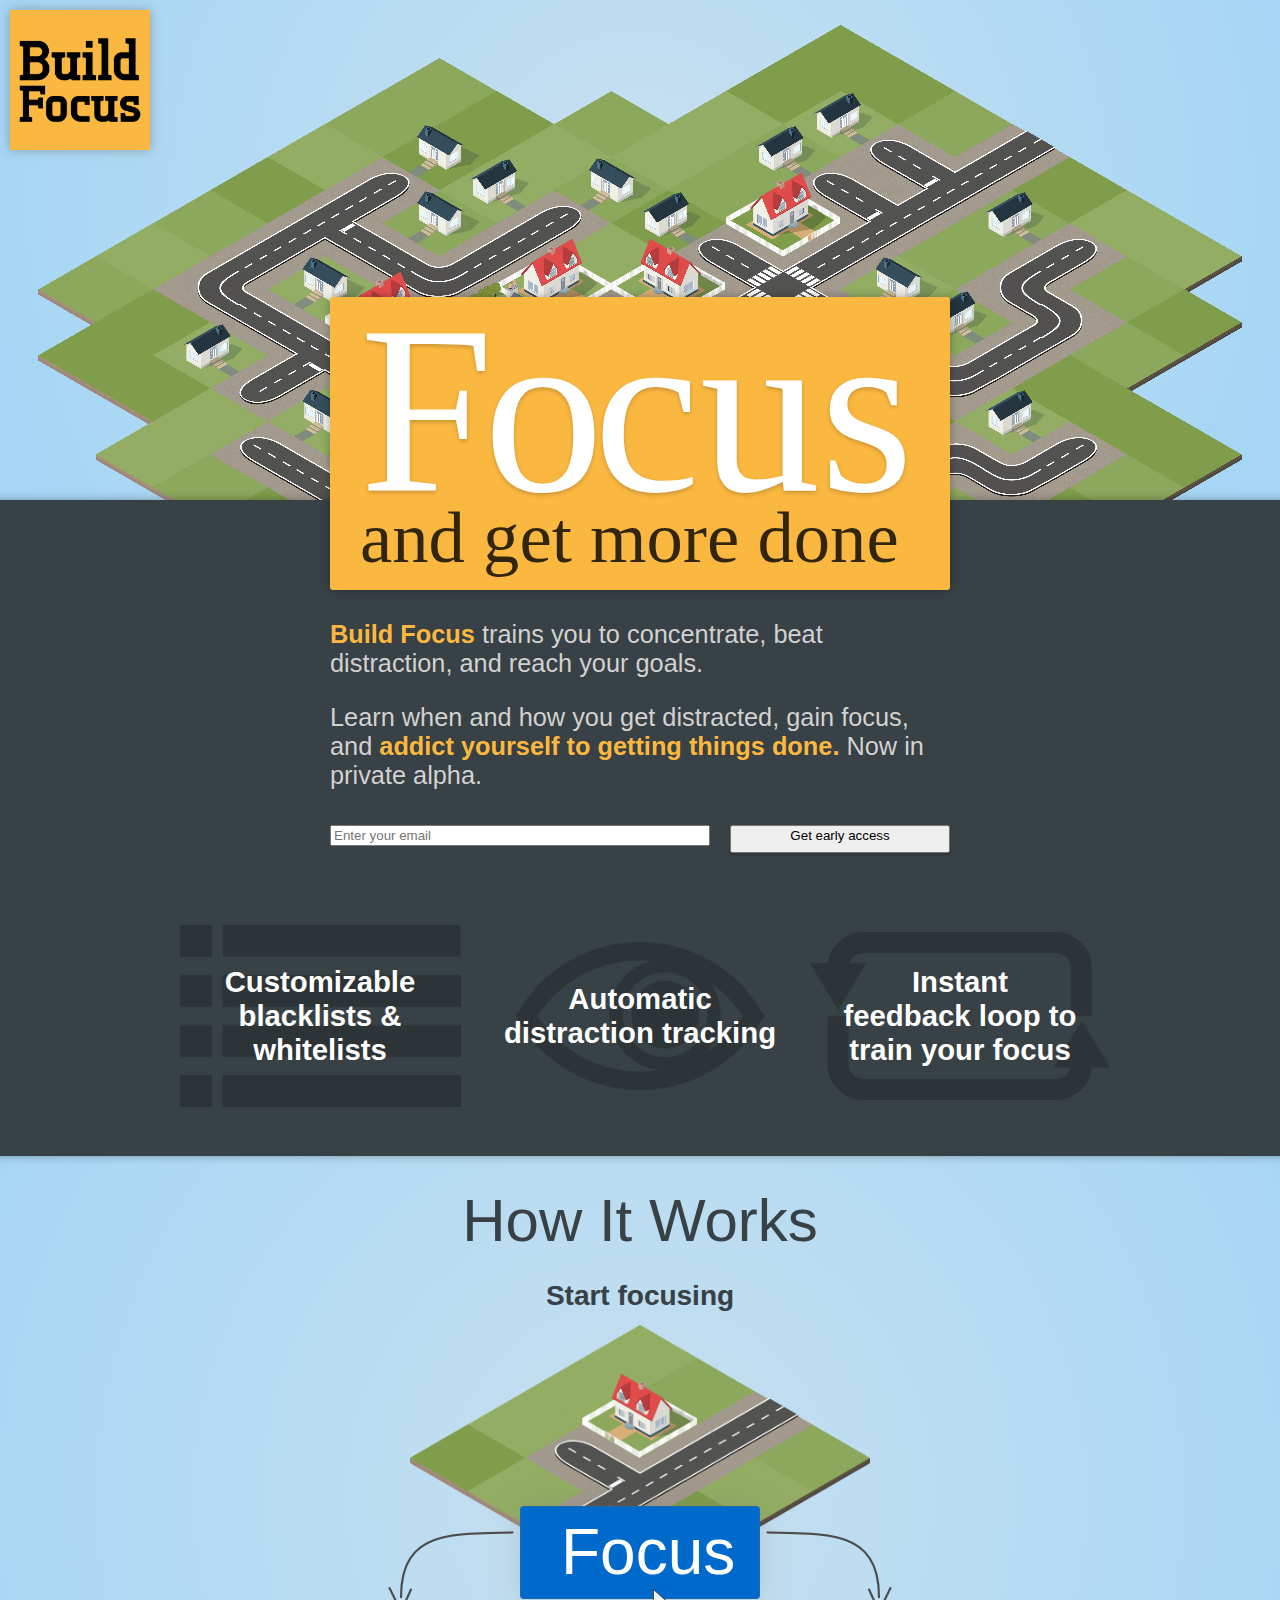
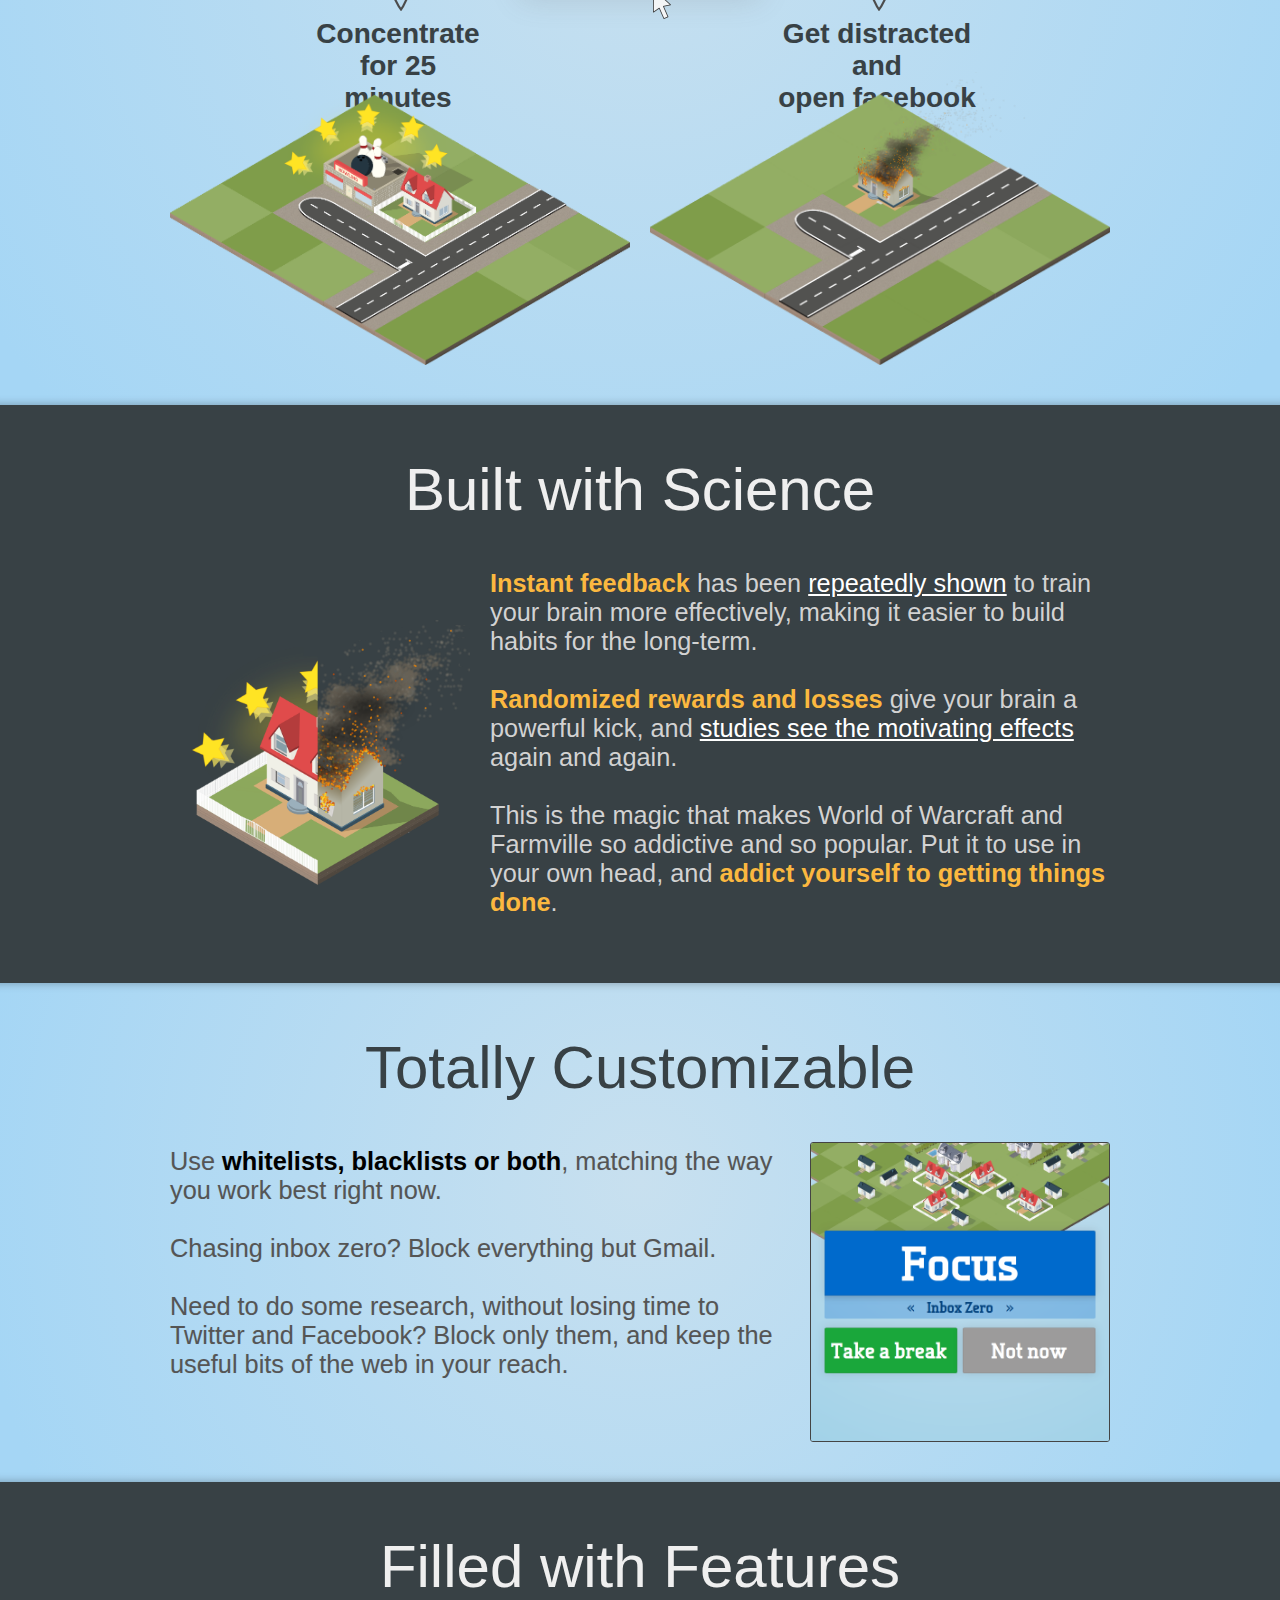
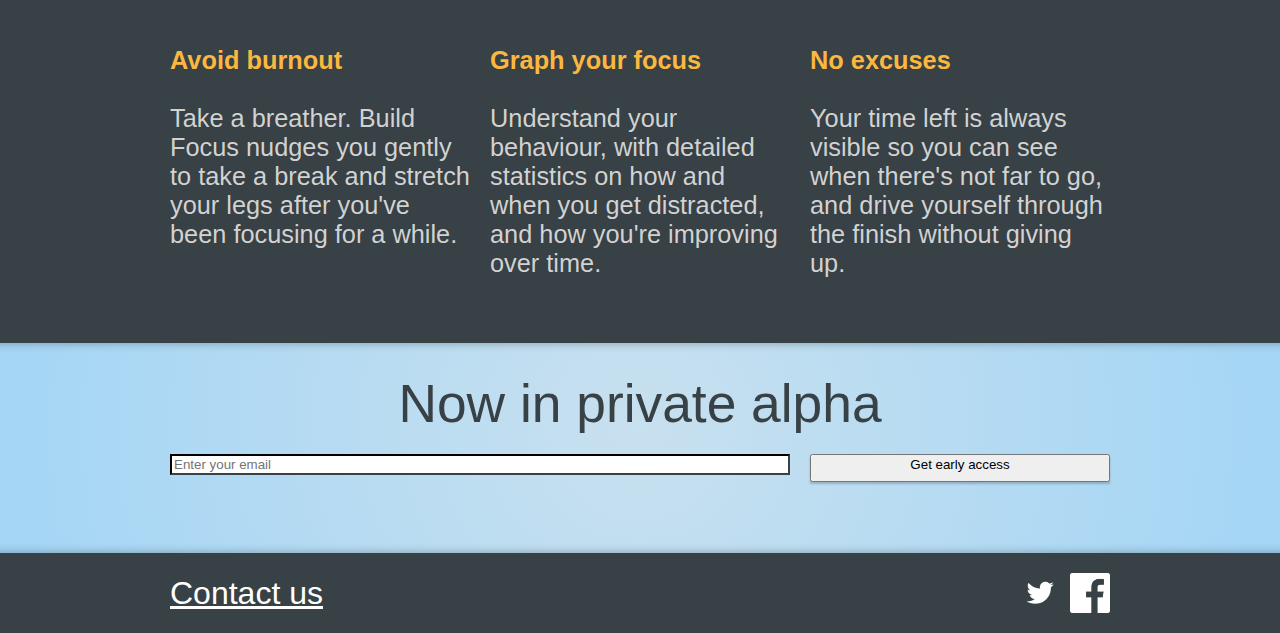
==== index.html @ 0912a82d "Move all images to /images" ====
<!DOCTYPE html>
<html>
<head>
    <meta charset="UTF-8">
    <meta name="viewport" content="width=device-width, initial-scale=1" />
    <meta name="description" content="Focus and get more done. Build Focus trains you to concentrate, beat distraction, and reach your goals." />

    <meta name="theme-color" content="#384145" />
    <meta name="msapplication-navbutton-color" content="#384145" />
    <meta name="apple-mobile-web-app-status-bar-style" content="#384145" />

    <title>Build Focus</title>

    <link rel="stylesheet" href="pure-min.css" />
    <link rel="stylesheet" href="style.css" />
    <link rel="stylesheet" href="style-mobile.css" media="(max-width: 639px)" />
    <link rel="stylesheet" href="style-tablet.css" media="(min-width: 640px) and (max-width: 979px)" />
    <link rel="icon" href="favicon.ico" />

    <meta property="og:url"         content="http://www.buildfocus.io" />
    <meta property="og:type"        content="website" />
    <meta property="og:title"       content="Build Focus" />
    <meta property="og:description" content="Train yourself to concentrate, beat distraction, and reach your goals" />
    <meta property="og:image"       content="http://www.buildfocus.io/images/logo.png" />

    <meta name="twitter:card"        content="summary" />
    <meta name="twitter:site"        content="@buildfocus" />
    <meta name="twitter:title"       content="Build Focus" />
    <meta name="twitter:description" content="Train yourself to concentrate, beat distraction, and reach your goals" />
    <meta name="twitter:image"       content="http://buildfocus.io/images/logo.png" />
</head>
<body>
<div id="fb-root"></div>
<script>(function(d, s, id) {
    var js, fjs = d.getElementsByTagName(s)[0];
    if (d.getElementById(id)) return;
    js = d.createElement(s); js.id = id;
    js.src = "http://connect.facebook.net/en_GB/sdk.js#xfbml=1&version=v2.4&appId=1669512186593913";
    fjs.parentNode.insertBefore(js, fjs);
}(document, 'script', 'facebook-jssdk'));</script>

<div class="logo">
    <a href="http://buildfocus.io">
        <img src="images/logo.png" alt="Build Focus logo" title="Build Focus" />
    </a>
</div>

<div class="splash-block">
    <div class="headline-holder">
        <div class="twitter">
            <a href="https://twitter.com/share" class="twitter-share-button" data-text="Build Focus is coming soon! Looks exciting #productivity #startup @buildfocus" data-size="large" data-related="buildfocus" data-count="none"></a>
            <script>!function(d,s,id){var js,fjs=d.getElementsByTagName(s)[0],p=/^http:/.test(d.location)?'http':'https';if(!d.getElementById(id)){js=d.createElement(s);js.id=id;js.src=p+'://platform.twitter.com/widgets.js';fjs.parentNode.insertBefore(js,fjs);}}(document, 'script', 'twitter-wjs');</script>
        </div>
        <h2 class="headline">
            <span class="headline-focus"><span class="kern-f">F</span><span class="kern-o">o</span>cus</span><br/>
            <span class="headline-getmoredone">and get more done</span>
        </h2>
        <div class="facebook">
            <div class="fb-like" data-href="https://www.facebook.com/buildfocus" data-layout="button" data-action="like" data-show-faces="true" data-share="true"></div>
        </div>
    </div>
</div>

<div class="intro-block">
    <div class="intro-text">
        <p>
            <strong>Build Focus</strong> trains you to concentrate, beat distraction, and reach your goals.
        </p>
        <p>
            Learn when and how you get distracted, gain focus, and
            <strong><span class="nowrap">addict yourself</span> to getting things done.</strong>
            Now in private alpha.
        </p>
    </div>
    <div class="signupForm">
        <form action="https://riveted.us10.list-manage.com/subscribe/post?u=f4a8c5c6bb0becec234a84789&amp;id=6c3e05dd02" method="post"
              id="mc-embedded-subscribe-form" name="mc-embedded-subscribe-form" class="pure-form" target="_blank" novalidate>
            <input type="email" value="" name="EMAIL" class="required email" id="mce-EMAIL" placeholder="Enter your email">

            <!-- real people should not fill this in and expect good things - do not remove this or risk form bot signups-->
            <div style="position: absolute; left: -5000px;"><input type="text" name="b_f4a8c5c6bb0becec234a84789_6c3e05dd02" tabindex="-1" value=""></div>

            <input type="submit" value="Get early access" class="pure-button pure-button-primary"
                   name="subscribe" id="mc-embedded-subscribe" >
        </form>
    </div>
</div>

<div class="intro-detail-row">
    <div class="detail-row-container">
        <p class="customizable">
            Customizable <span class="nowrap">blacklists &amp; whitelists</span>
        </p><p class="tracking">
            Automatic <span class="nowrap">distraction tracking</span>
        </p><p class="feedback">
            Instant <span class="nowrap">feedback loop</span> to train your focus
        </p>
    </div>
</div>

<div class="three-step-process">
    <h2 class="section-heading">How It Works</h2>
    <div class="three-step-process-container">
        <p class="start-concentrating">Start focusing</p>

        <img class="start" src="images/single-nice-house.png" />

        <button class="start-button">
            Focus
            <div class="mouse-over"></div>
        </button>

        <img src="images/left-arrow.png" class="success-arrow" />
        <p class="wait-for-success">Concentrate for 25 minutes</p>

        <img class="succeed" src="images/house-with-bowling.png" />

        <img src="images/right-arrow.png" class="failure-arrow" />
        <p class="open-facebook">Get distracted and <span class="nowrap">open facebook</span></p>

        <img class="fail" src="images/single-nice-house-fire.png" />
    </div>
</div>

<div class="detail-row">
    <h2 class="section-heading">Built with Science</h2>
    <div class="detail-row-container">
        <img src="images/feedback.png" /><p>
            <strong>Instant feedback</strong> has been
            <a href="http://jsterman.scripts.mit.edu/docs/Sterman-2009-EffectsofFeedback.pdf">repeatedly shown</a>
            to train your brain more effectively, making it easier to build habits for the long-term.
            <br/><br/>
            <strong>Randomized rewards and losses</strong> give your brain
            a powerful kick, and <a href="http://ftp.iza.org/dp5103.pdf">studies see the motivating effects</a>
            again and again.
            <br/><br/>
            This is the magic that makes World of Warcraft and Farmville so addictive and so popular.
            Put it to use in your own head, and <strong>addict yourself to getting things done</strong>.
        </p>
    </div>
</div>

<div class="detail-row">
    <h2 class="section-heading">Totally Customizable</h2>
    <div class="detail-row-container">
        <p>
            Use <strong>whitelists, blacklists or both</strong>, matching the way you work best right now.
            <br/><br/>
            Chasing inbox zero? Block everything but Gmail.
            <br/><br/>
            Need to do some research, without losing time to Twitter and Facebook? Block only them, and keep the useful
            bits of the web in your reach.
        </p><img src="images/multiple-lists-with-city.png" style="border: 1px solid #444; border-radius: 3px"/>
    </div>
</div>

<div class="detail-row">
    <h2 class="section-heading">Filled with Features</h2>
    <div class="detail-row-container triple">
        <p>
            <strong>Avoid burnout</strong>
            <br/><br/>
            Take a breather. Build Focus nudges you gently to take a break and stretch your legs after you've been
            focusing for a while.
        </p><p>
            <strong>Graph your focus</strong>
            <br/><br/>
            Understand your behaviour, with detailed statistics on how and when you get distracted, and how you're
            improving over time.
        </p><p>
            <strong>No excuses</strong>
            <br/><br/>
            Your time left is always visible so you can see when there's not far to go, and drive yourself
            through the finish without giving up.
        </p>
    </div>
</div>

<div class="final-signup">
    <h2>Now in private alpha</h2>
    <div class="signupForm">
        <form action="https://riveted.us10.list-manage.com/subscribe/post?u=f4a8c5c6bb0becec234a84789&amp;id=6c3e05dd02" method="post"
              id="mc-embedded-subscribe-form" name="mc-embedded-subscribe-form" class="pure-form" target="_blank" novalidate>
            <input type="email" value="" name="EMAIL" class="required email" id="mce-EMAIL" placeholder="Enter your email">

            <!-- real people should not fill this in and expect good things - do not remove this or risk form bot signups-->
            <div style="position: absolute; left: -5000px;"><input type="text" name="b_f4a8c5c6bb0becec234a84789_6c3e05dd02" tabindex="-1" value=""></div>

            <input type="submit" value="Get early access" class="pure-button pure-button-primary"
                   name="subscribe" id="mc-embedded-subscribe" >
        </form>
    </div>
</div>

<footer>
    <div class="footer-container">
        <a href="mailto:contact@buildfocus.io">Contact us</a>

        <a class="twitter" href="https://twitter.com/buildfocus" alt="Twitter">
            <img src="images/twitter.png" />
        </a>
        <a class="facebook" href="https://facebook.com/buildfocus" alt="Facebook">
            <img src="images/facebook.png" />
        </a>
    </div>
</footer>

<script>
    (function(i,s,o,g,r,a,m){i['GoogleAnalyticsObject']=r;i[r]=i[r]||function(){
        (i[r].q=i[r].q||[]).push(arguments)},i[r].l=1*new Date();a=s.createElement(o),
            m=s.getElementsByTagName(o)[0];a.async=1;a.src=g;m.parentNode.insertBefore(a,m)
    })(window,document,'script','https://www.google-analytics.com/analytics.js','ga');

    ga('create', 'UA-62702200-1', 'auto');
    ga('send', 'pageview');
</script>
</body>
</html>
---- style.css ----
@font-face {
    font-family: 'tertreextra_bold';
    src: url('fonts/tertre-xbol-webfont.eot');
    src: url('fonts/tertre-xbol-webfont.eot?#iefix') format('embedded-opentype'),
    url('fonts/tertre-xbol-webfont.woff2') format('woff2'),
    url('fonts/tertre-xbol-webfont.woff') format('woff'),
    url('fonts/tertre-xbol-webfont.ttf') format('truetype'),
    url('fonts/tertre-xbol-webfont.svg#tertreextra_bold') format('svg');
    font-weight: normal;
    font-style: normal;
}

@font-face {
    font-family: 'cabin';
    src: url('fonts/cabin-bold-webfont.eot');
    src: url('fonts/cabin-bold-webfont.eot?#iefix') format('embedded-opentype'),
    url('fonts/cabin-bold-webfont.woff2') format('woff2'),
    url('fonts/cabin-bold-webfont.woff') format('woff'),
    url('fonts/cabin-bold-webfont.ttf') format('truetype'),
    url('fonts/cabin-bold-webfont.svg#cabinbold') format('svg');
    font-weight: bold;
    font-style: normal;
}

@font-face {
    font-family: 'cabin';
    src: url('fonts/cabin-regular-webfont.eot');
    src: url('fonts/cabin-regular-webfont.eot?#iefix') format('embedded-opentype'),
    url('fonts/cabin-regular-webfont.woff2') format('woff2'),
    url('fonts/cabin-regular-webfont.woff') format('woff'),
    url('fonts/cabin-regular-webfont.ttf') format('truetype'),
    url('fonts/cabin-regular-webfont.svg#cabinregular') format('svg');
    font-weight: normal;
    font-style: normal;
}

html {
    height: 100%;
}

body {
    min-height: 100%;
    height: inherit;
    padding: 0;
    margin: 0;

    text-align: center;
    background-color: #384145;
}

.splash-block {
    width: 100%;
    height: 500px;

    background-color: #A5D6F5;
    background-image: url('images/city.png');
    background-image: url('images/city.png'), radial-gradient(circle at 50% 40%, #C8E0EF 0%, #A5D6F5 95%);
    background-size: 1204px, 100%;
    background-repeat: no-repeat;
    background-position: 50% -25%;

    box-shadow: 0 0 10px rgba(0,0,0,0.3);
    position: relative;
    margin-bottom: 120px;
}

.logo {
    position: fixed;
    top: 10px;
    left: 10px;

    background-color: #FBB840;
    background-image: linear-gradient(#FBCA5F, #FBB840);
    box-shadow: 0 0 10px rgba(100, 100, 100, 0.5);

    z-index: 100;
}

.splash-block .twitter {
    display: inline-block;
    position: absolute;
    bottom: 51px;
    margin-left: -80px;
}

.splash-block .facebook {
    transform-origin: top left;
    transform: scale(1.4);

    display: inline-block;
    position: absolute;
    bottom: 63px;
    padding-left: 4px;
}

.logo img {
    display: block;
    width: 140px;
    height: 140px;
}

.headline-holder {
    position: absolute;
    left: 0;
    right: 0;
    bottom: -90px;
    margin: 0 auto;
    text-align: center;
}

.headline {
    color: #fff;
    background-color: #FBB840;

    border-radius: 3px;
    box-shadow: 0 0 10px rgba(0,0,0,0.3);

    text-shadow: 0 2px 4px rgba(0,0,0,0.2);
    margin: 0;
    text-align: left;

    line-height: 0.78;
    font-family: 'tertreextra_bold';
    font-weight: normal;

    display: inline-block;
    padding: 20px 30px;

    box-sizing: border-box;
    width: 620px;
}

.headline .headline-focus {
    font-size: 180pt;
}

.headline .kern-o, .headline .kern-f {
    letter-spacing: -10px;
}

.headline .headline-getmoredone {
    color: rgba(0, 0, 0, 0.8);
    text-shadow: none;
}

.headline .headline-getmoredone {
    line-height: 0.9;
    font-size: 54.5pt;
}

.intro-block {
    margin: 0 auto;
    width: 620px;
    text-align: left;
    position: relative;
}

.intro-text {
    padding: 0;
    margin: 0;
    color: #fff;
    width: 99%;
}

.intro-text h3 {
    margin: 24px 0 0 0;
    padding: 0;
    font-size: 24pt;
}

.intro-text p:first-child {
    margin-top: 0;
}

.signupForm {
    padding: 0;
    height: 50px;
    margin-top: 35px;
    margin-bottom: 20px;
    font-family: 'cabin', sans-serif;
    font-size: 16pt;
    font-weight: bold;
}

.signupForm input {
    box-sizing: border-box;
    float: left;
}

.signupForm input[type=email] {
    width: 380px;
    margin-right: 0;
    margin-bottom: 5px;
    color: #101010;
}

.signupForm input[type=submit] {
    width: 220px;
    padding-bottom: 0.55em;
    box-shadow: 0 2px 2px rgba(0, 0, 0, 0.2);
    margin-bottom: 25px;
    margin-left: 20px;
}

.intro-detail-row {
    margin-bottom: 20px;
    clear: both;
}

.intro-detail-row p {
    color: #fff;
    text-align: center;
    font-size: 22pt;
    font-weight: bolder;

    background-size: contain;
    background-repeat: no-repeat;
    background-position: center center;
    padding: 40px 0;
    width: 300px;
}

.intro-detail-row .customizable {
    background-image: url("images/intro-list-icon.png");
}

.intro-detail-row .tracking {
    background-image: url("images/intro-eye-icon.png");
}

.intro-detail-row .feedback {
    background-image: url("images/intro-loop-icon.png");
}

.section-heading {
    font-size: 45pt;
    font-family: 'tertreextra_bold', sans-serif;
    font-weight: normal;
    margin: 10px 0 20px;
}

.detail-row:nth-child(odd) .section-heading {
    color: #efefef;
}

.three-step-process .section-heading, .detail-row:nth-child(even) .section-heading {
    color: #384145;
}

.three-step-process {
    padding: 20px 0;
    margin: 0;
    width: 100%;

    background-color: #A5D6F5;
    background-image: radial-gradient(circle at 50% 40%, #C8E0EF 0%, #A5D6F5 95%);

    font-size: 19pt;
    font-family: 'cabin', sans-serif;
}

.three-step-process-container {
    width: 980px;
    margin: 0 auto;
    position: relative;
    height: 710px;
}

.three-step-process .three-step-process-container > * {
    position: absolute;
}

.three-step-process p {
    color: #384145;
    font-weight: bold;
    font-size: 21pt;
}

.three-step-process .start-concentrating {
    top: 5px;
    left: 0;
    right: 0;
    margin: 0;

    text-align: center;
    z-index: 1;
}

.three-step-process .start {
    top: 50px;
    left: 260px;
    width: 460px;
}

.three-step-process .start-button {
    color: #fff;
    font-size: 48pt;
    font-family: 'tertreextra_bold', sans-serif;
    line-height: 95%;
    font-weight: normal;

    background-color: #006acc;
    border-radius: 4px;
    border: solid 1px rgba(100, 100, 100, 0.3);
    box-shadow: 0 0 30px rgba(100, 100, 100, 0.2);
    padding: 15px 40px;

    position: absolute;
    top: 231px;
    left: 0;
    right: 0;
    margin: 0 auto;
    width: 240px;

    outline: none;
}

.mouse-over {
    background-image: url("images/cursor.png");
    height: 30px;
    width: 18px;
}

.start-button .mouse-over {
    position: absolute;
    bottom: -21px;
    right: 88px;
}

.three-step-process .succeed {
    bottom: 20px;
    left: 20px;
    width: 460px;
}

.three-step-process .fail {
    bottom: 20px;
    right: 20px;
    width: 460px;
}

.three-step-process .success-arrow {
    top: 256px;
    left: 238px;
}

.three-step-process .wait-for-success {
    top: 315px;
    left: 158px;
    width: 180px;
}

.three-step-process .failure-arrow {
    top: 256px;
    right: 238px;
}

.three-step-process .open-facebook {
    top: 315px;
    right: 138px;
    width: 230px;
}

.detail-row {
    width: 100%;
    padding: 40px 0;
}

.detail-row:nth-child(even) {
    background-color: #A5D6F5;
    background-image: radial-gradient(circle at 50% 40%, #C8E0EF 0%, #A5D6F5 95%);
}

.detail-row:nth-child(even) p {
    color: #555;
}

.detail-row:nth-child(even) strong {
    color: #000;
}

.detail-row-container {
    display: -webkit-flex;
    display: flex;
    -webkit-align-items: center;
    align-items: center;

    width: 980px;
    margin: 0 auto;
    padding-right: 20px;
    box-sizing: border-box;
    text-align: left;
}

.detail-row-container > * {
    margin-left: 20px;
    display: inline-block;

    -webkit-flex-basis: 300px;
    -webkit-flex-grow: 1;
    flex-basis: 300px;
    flex-grow: 1;
}

.detail-row img {
    width: 300px;
    box-sizing: border-box;
    margin-top: 20px;

    -webkit-flex: 0 0 auto;
    flex: 0 0 auto;

    vertical-align: top;
}

.detail-row p {
    -webkit-align-self: flex-start;
    align-self: flex-start;
    vertical-align: top;
    width: 620px;
}

.detail-row .triple p {
    width: 300px;
}

p {
    color: rgba(210, 210, 210, 1);
    text-shadow: 0 0 1px rgba(0,0,0,0.1);

    font-size: 19pt;
    font-family: 'cabin', sans-serif;
}

strong {
    color: #FBB840;
}

a {
    color: #fff;
}

a:hover {
    text-decoration: none;
}

.nowrap {
    display: inline-block;
}

.final-signup {
    background-color: #A5D6F5;
    background-image: radial-gradient(circle at 50% 40%, #C8E0EF 0%, #A5D6F5 95%);
    height: 170px;
    padding: 20px 0;
}

.final-signup h2 {
    font-size: 40pt;
    color: #384145;
    margin: 10px 0 0 0;
    font-family: 'tertreextra_bold', sans-serif;
    font-weight: normal;
}

.final-signup .signupForm {
    width: 940px;
    margin: 20px auto;
}

.final-signup input[type=email] {
    border-color: #384145;
    width: 620px;
    margin: 0;
}

.final-signup input[type=submit] {
    width: 300px;
    margin-left: 20px;
}

footer {
    width: 100%;
}

footer .footer-container {
    width: 940px;
    height: 40px;
    margin: 0 auto;
    padding: 20px 0;

    -webkit-display: flex;
    display: flex;
    -webkit-align-items: center;
    align-items: center;

    font-family: 'tertreextra_bold', sans-serif;
    font-size: 24pt;
    text-align: left;
}

footer .twitter {
    margin: 0 10px 0 auto;
}

footer .twitter img, footer .facebook img {
    height: 40px;
    display: block;
    float: right;
}

.detail-row:nth-child(even), .three-step-process, .final-signup {
    box-shadow: inset 0  10px 10px -10px rgba(0,0,0,0.3),
                inset 0 -10px 10px -10px rgba(0,0,0,0.3);
}

.splash-block {
    box-shadow: inset 0  -10px 10px -10px rgba(0,0,0,0.3);
}
---- style-mobile.css ----
p {
    font-size: 17pt;
}

.logo {
    position: absolute;
}

.logo img {
    width: 70px;
    height: 70px;
}

.splash-block {
    height: 35vh;
    background-size: cover;
    margin-bottom: 11.5vh;
}

.headline-holder {
    bottom: -8vh;
}

.headline-holder .facebook, .headline-holder .twitter {
    display: none;
}

.headline {
    width: auto;
    padding: 10px 20px;
}

.headline .headline-focus {
    font-size: 30vw;
}

.headline .headline-getmoredone {
    font-size: 9vw;
}

.headline .kern-o, .headline .kern-f {
    letter-spacing: -1vw;
}

.intro-block {
    width: 94%;
    padding: 0 3%;
}

.signupForm {
    height: 120px;
}

.signupForm input[type=email], .signupForm input[type=submit] {
    width: 100%;
    clear: both;
    margin: 5px 0;
}

.detail-row-container {
    display: block;
}

.section-heading {
    font-size: 11vw;
}

.three-step-process {
    margin-top: 0px;
}

.three-step-process-container {
    width: 100%;
    height: 247vw;
}

.three-step-process .start-concentrating,
.three-step-process .start,
.three-step-process .wait-for-success,
.three-step-process .succeed,
.three-step-process .open-facebook,
.three-step-process .fail {
    left: 3%;
    right: 3%;
    width: 94%;
    font-size: 7vw;
}

.three-step-process .start-concentrating {
    top: 1vw;
}

.three-step-process .start {
    top: 16vw;
}

.three-step-process .start-button {
    top: 54vw;
    width: 50vw;
    font-size: 16vw;
    padding: 10px 1vw;
}

.three-step-process .wait-for-success {
    top: 76vw;
}

.three-step-process .succeed {
    top: 98vw;
    bottom: auto;
}

.three-step-process .open-facebook {
    top: 156vw;
}

.three-step-process .fail {
    top: 184vw;
    bottom: auto;
}

.three-step-process .start-concentrating:after,
.three-step-process .wait-for-success:after,
.three-step-process .open-facebook:after {
    content: ":";
}

.three-step-process .success-arrow, .three-step-process .failure-arrow {
    display: none;
}

.detail-row {
    padding: 30px 0;
}

.detail-row-container {
    position: relative;
    width: 94%;
    padding: 0;
    margin: 0 3%;
    flex-wrap: wrap;
}

.detail-row-container > * {
    flex-basis: auto;
}

.detail-row-container img, .detail-row-container p, .detail-row .triple p {
    width: 100%;
    height: auto;
    margin-left: 0;
}

.detail-row-container img:last-child {
    margin: 20px 0;
}

.final-signup {
    height: auto;
}

.final-signup .signupForm, footer .footer-container {
    width: 94%;
    margin: 0 3%;
}

.final-signup h2 {
    font-size: 10vw;
}

.final-signup .signupForm {
    margin: 20px 3%;
}

footer .footer-container {
    font-size: 20pt;
}
---- style-tablet.css ----
.logo {
    position: absolute;
}

.splash-block .twitter {
    top: -256px;
    right: 10px;

    bottom: auto;
    margin-left: 0;
}

.splash-block .facebook {
    top: -291px;
    right: 10px;
    transform-origin: top right;
    transform: scale(1.4);

    bottom: auto;
}

.intro-detail-row p {
    padding: 20px 0;
}

.three-step-process {
    margin-top: 0px;
}

.three-step-process-container {
    width: 600px;
    height: 1482px;
}

.three-step-process .start-concentrating,
.three-step-process .start,
.three-step-process .wait-for-success,
.three-step-process .succeed,
.three-step-process .open-facebook,
.three-step-process .fail {
    left: 3%;
    right: 3%;
    width: 94%;
    font-size: 40px;
}

.three-step-process .start-concentrating {
    top: 6px;
}

.three-step-process .start {
    top: 96px;
}

.three-step-process .start-button {
    top: 324px;
    width: 300px;
    font-size: 96px;
    padding: 10px 6px;
}

.three-step-process .wait-for-success {
    top: 456px;
}

.three-step-process .succeed {
    top: 588px;
    bottom: auto;
}

.three-step-process .open-facebook {
    top: 936px;
}

.three-step-process .fail {
    top: 1104px;
    bottom: auto;
}

.three-step-process .start-concentrating:after,
.three-step-process .wait-for-success:after,
.three-step-process .open-facebook:after {
    content: ":";
}

.three-step-process .success-arrow, .three-step-process .failure-arrow {
    display: none;
}

.detail-row-container {
    width: 100%;
}

.signupForm {
    height: 130px;
    margin: 0;
}

.signupForm input[type=email], .signupForm input[type=submit] {
    width: 100%;
    clear: both;
    margin: 5px 0;
}

.final-signup {
    height: auto;
}

.final-signup .signupForm {
    width: 94%;
    margin: 20px 3% 0;
}

footer .footer-container {
    width: 94%;
    margin: 0 3%;
}

.final-signup h2 {
    font-size: 10vw;
}

footer .footer-container {
    font-size: 20pt;
}
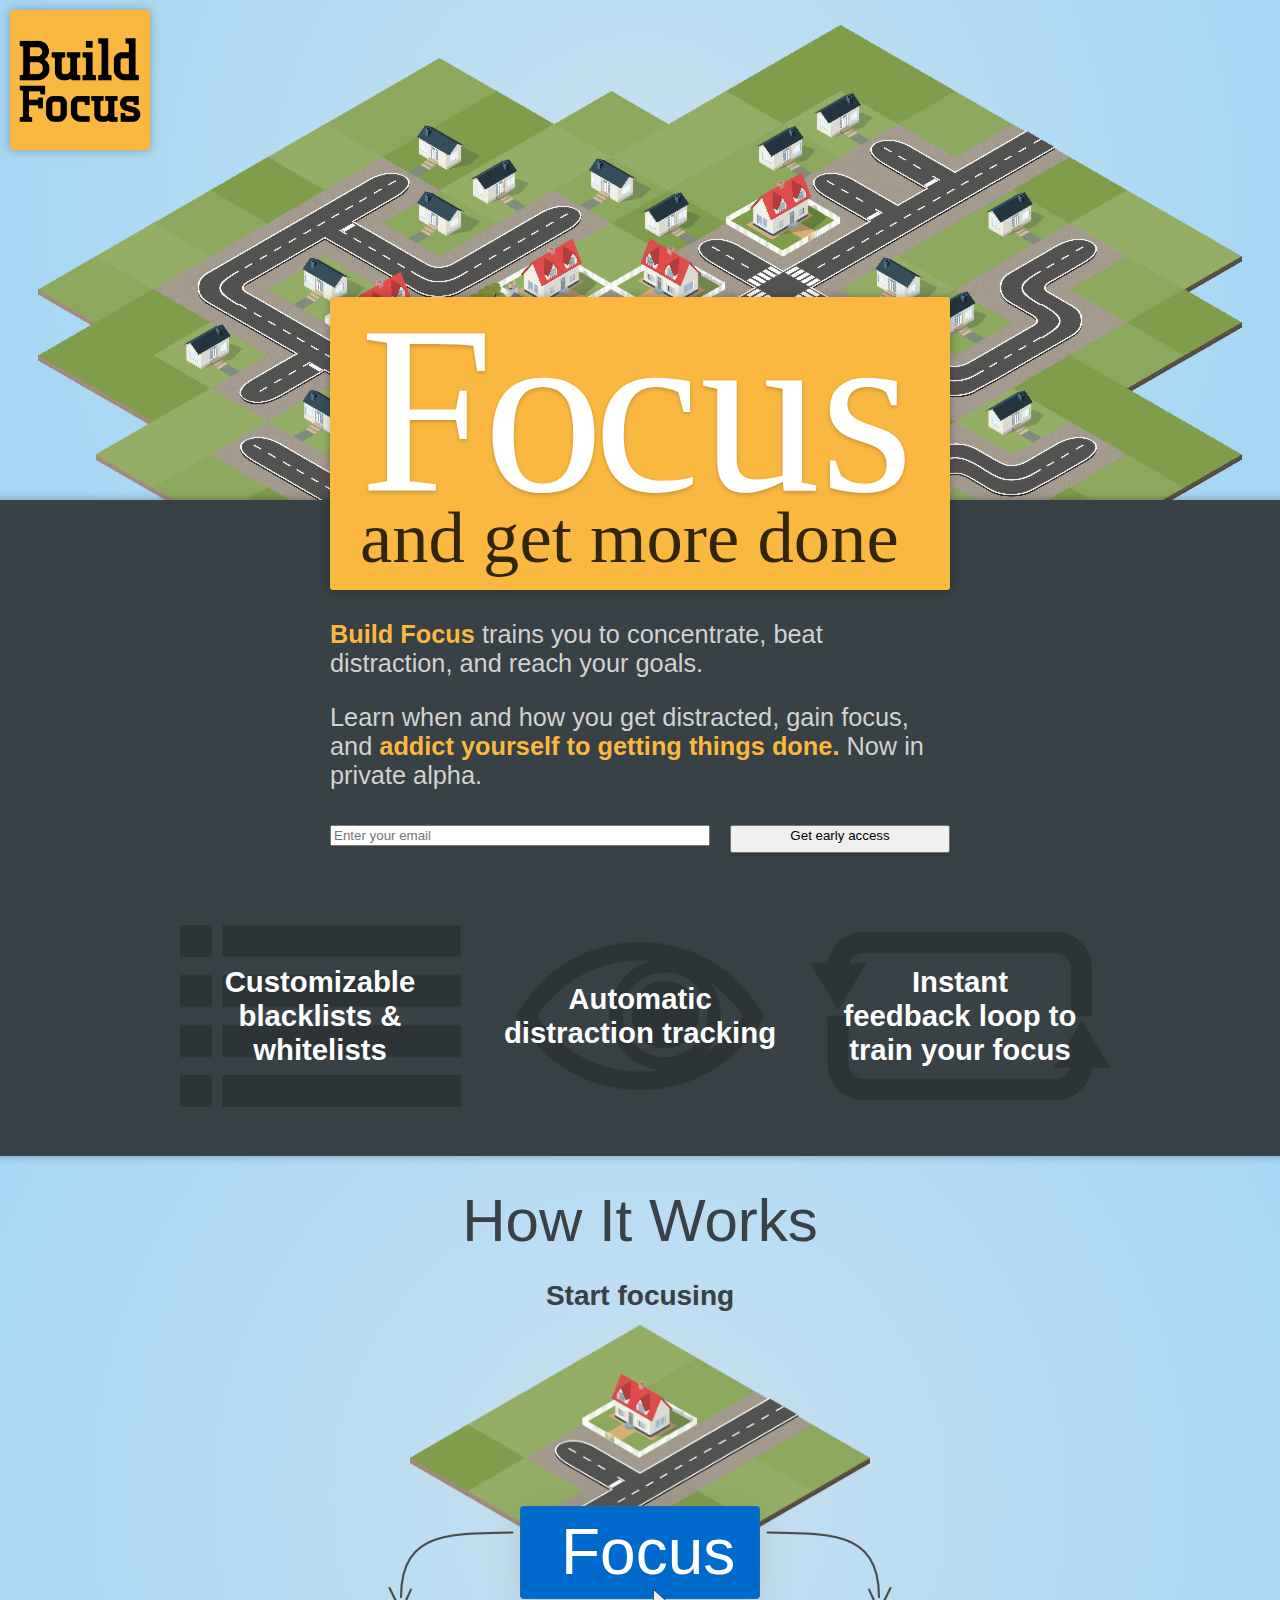
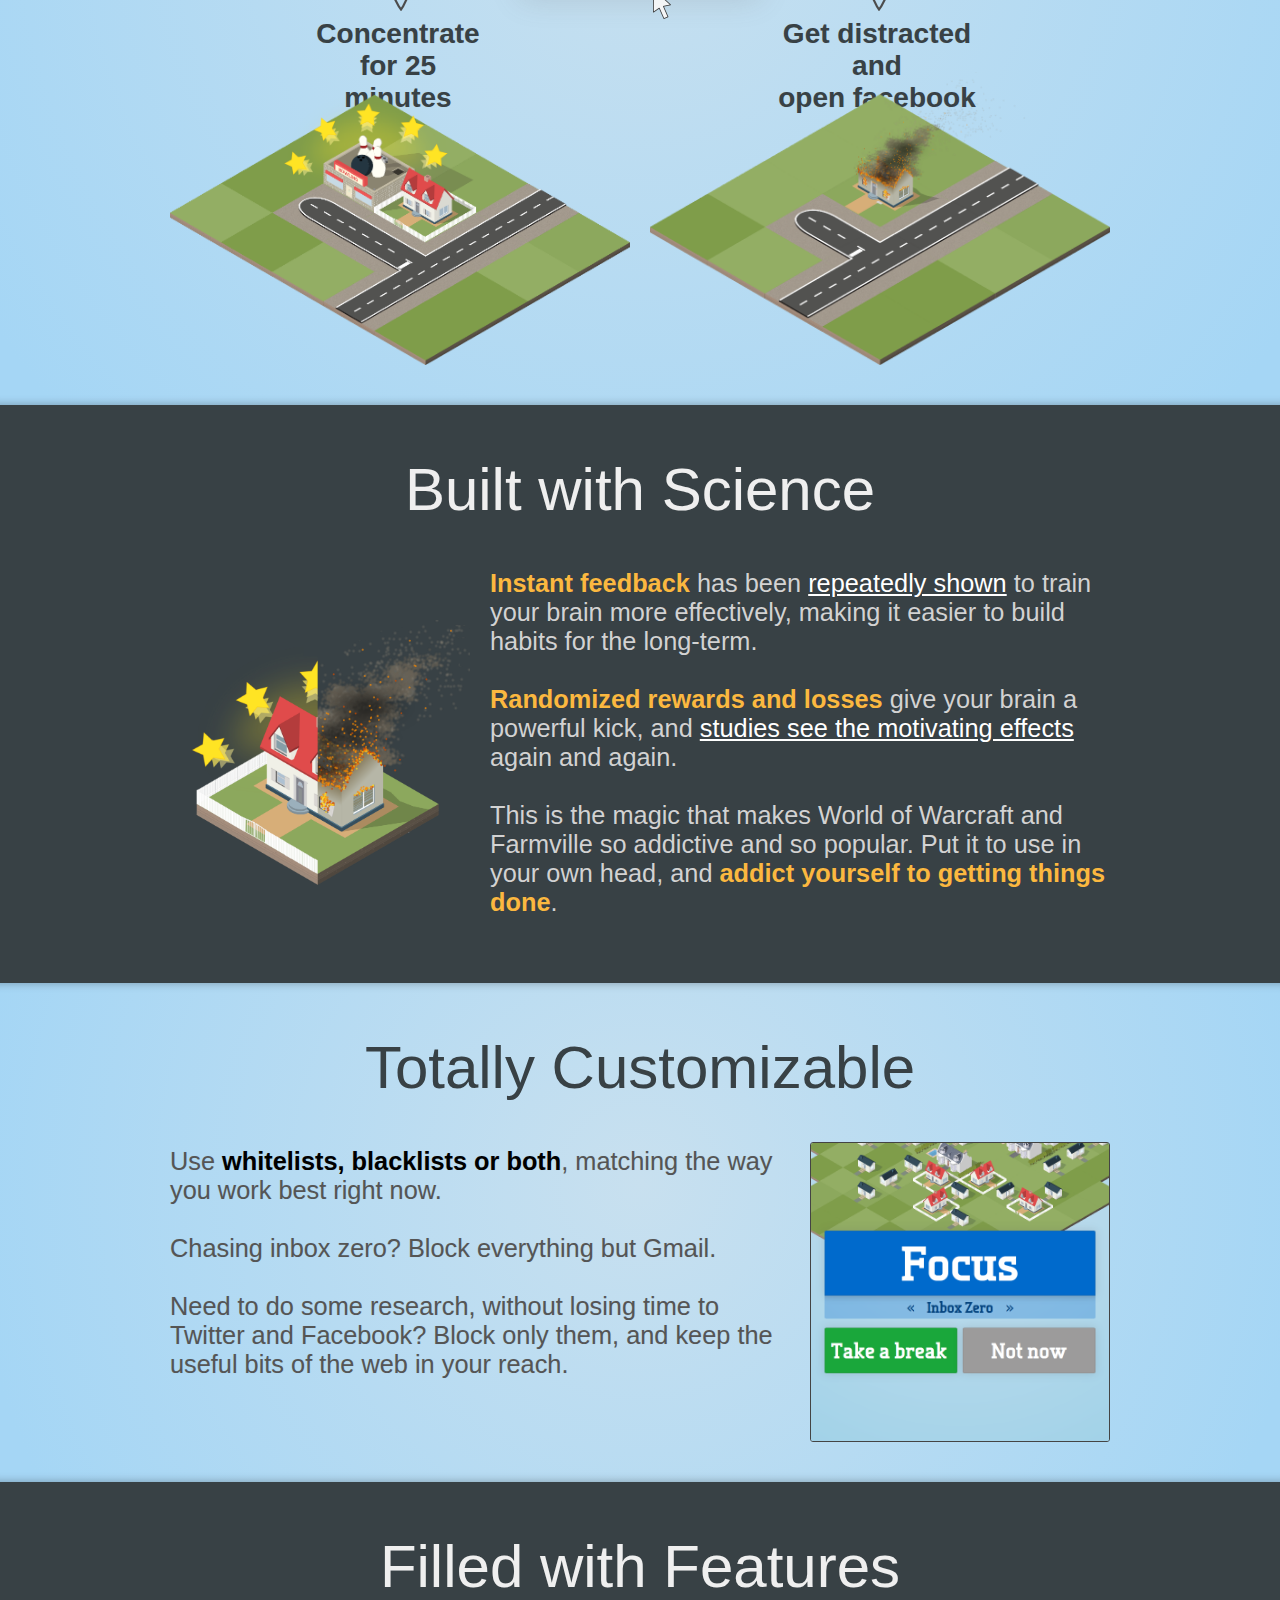
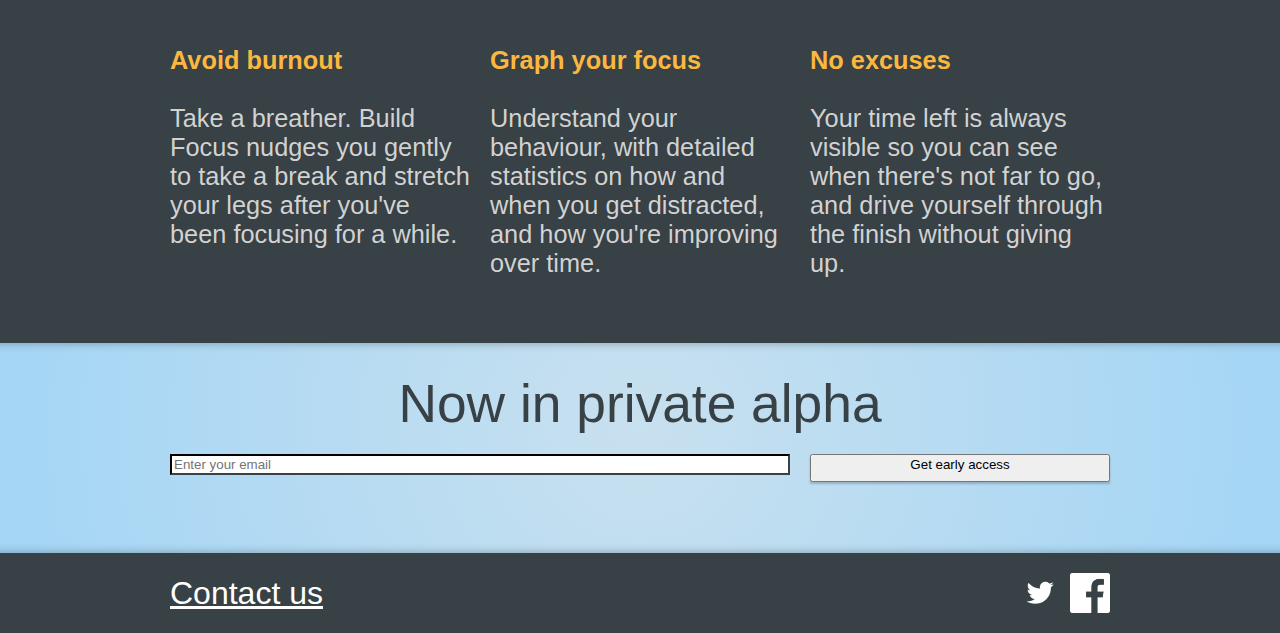
==== commit adc128d9: "Update facebook card logo to the correct size" ====
--- a/index.html
+++ b/index.html
@@ -21,7 +21,7 @@
     <meta property="og:type"        content="website" />
     <meta property="og:title"       content="Build Focus" />
     <meta property="og:description" content="Train yourself to concentrate, beat distraction, and reach your goals" />
-    <meta property="og:image"       content="http://www.buildfocus.io/images/logo.png" />
+    <meta property="og:image"       content="http://www.buildfocus.io/images/logo-facebook.png" />
 
     <meta name="twitter:card"        content="summary" />
     <meta name="twitter:site"        content="@buildfocus" />
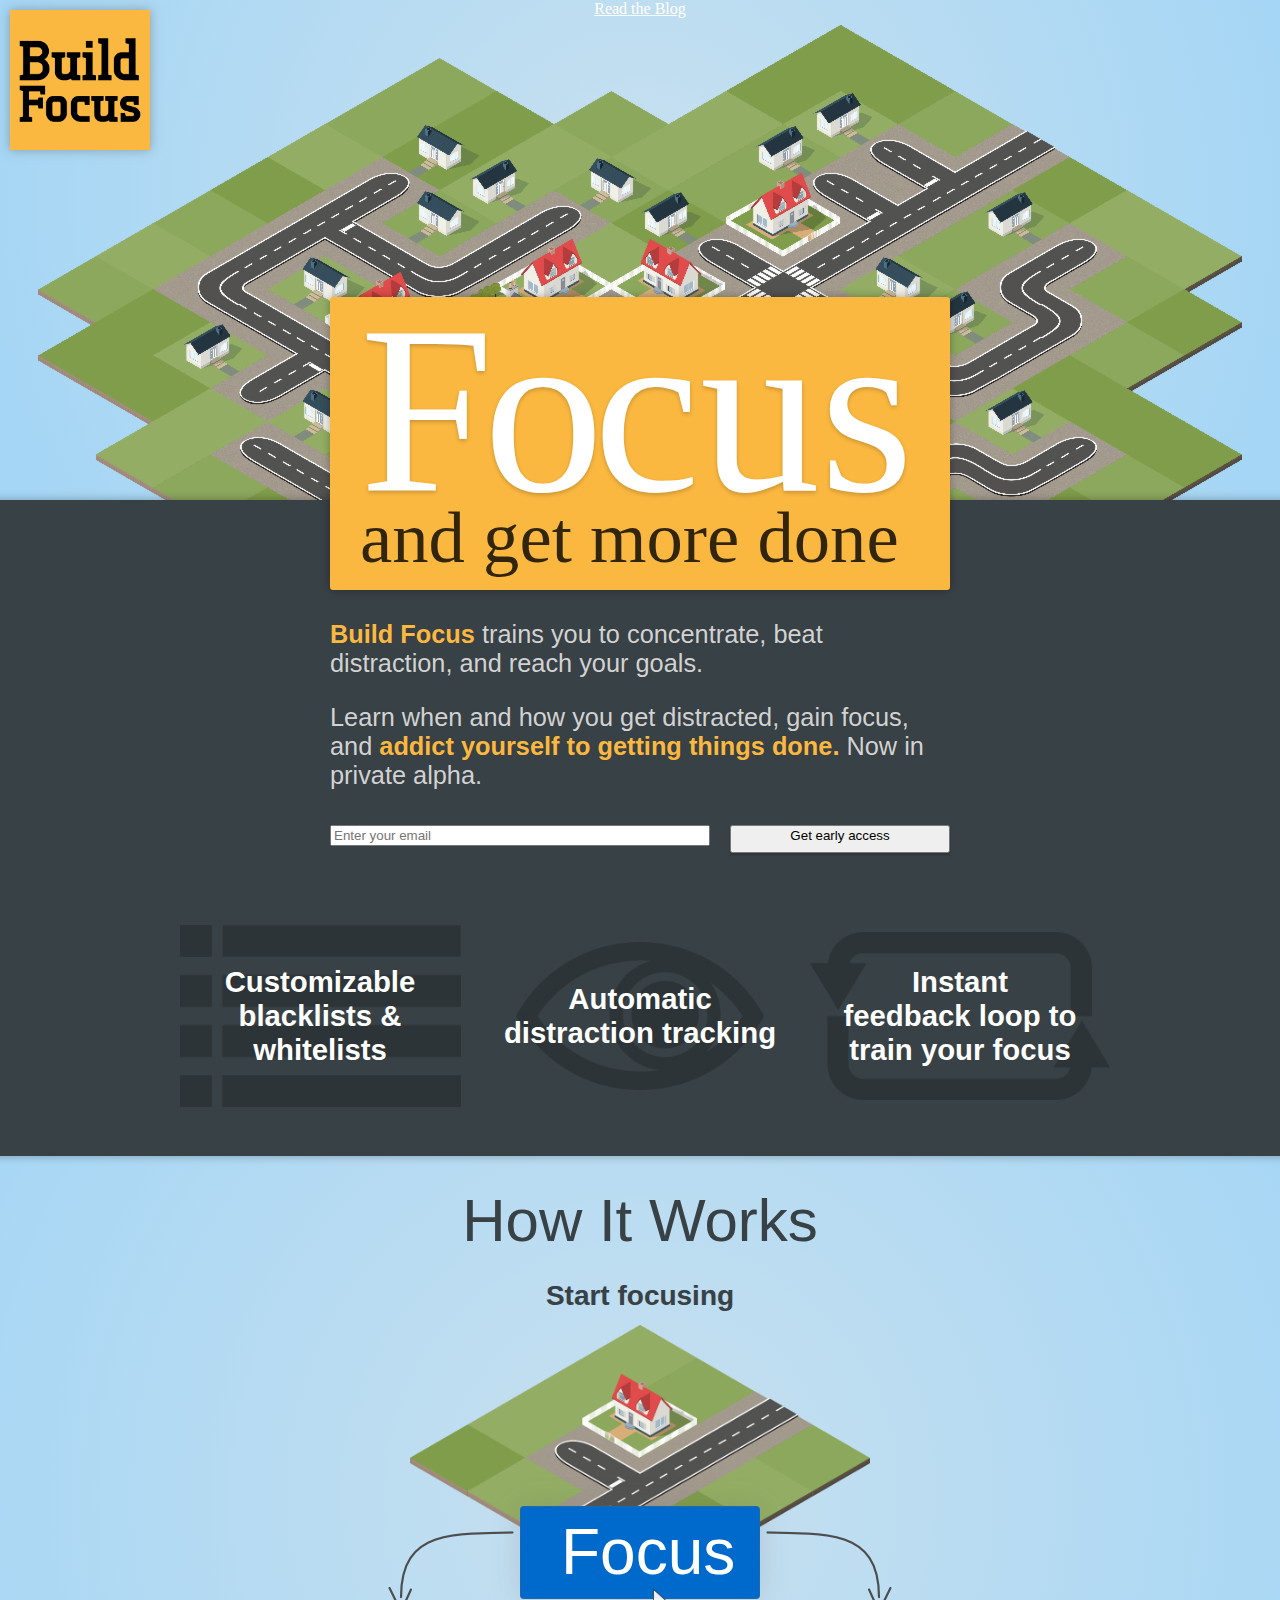
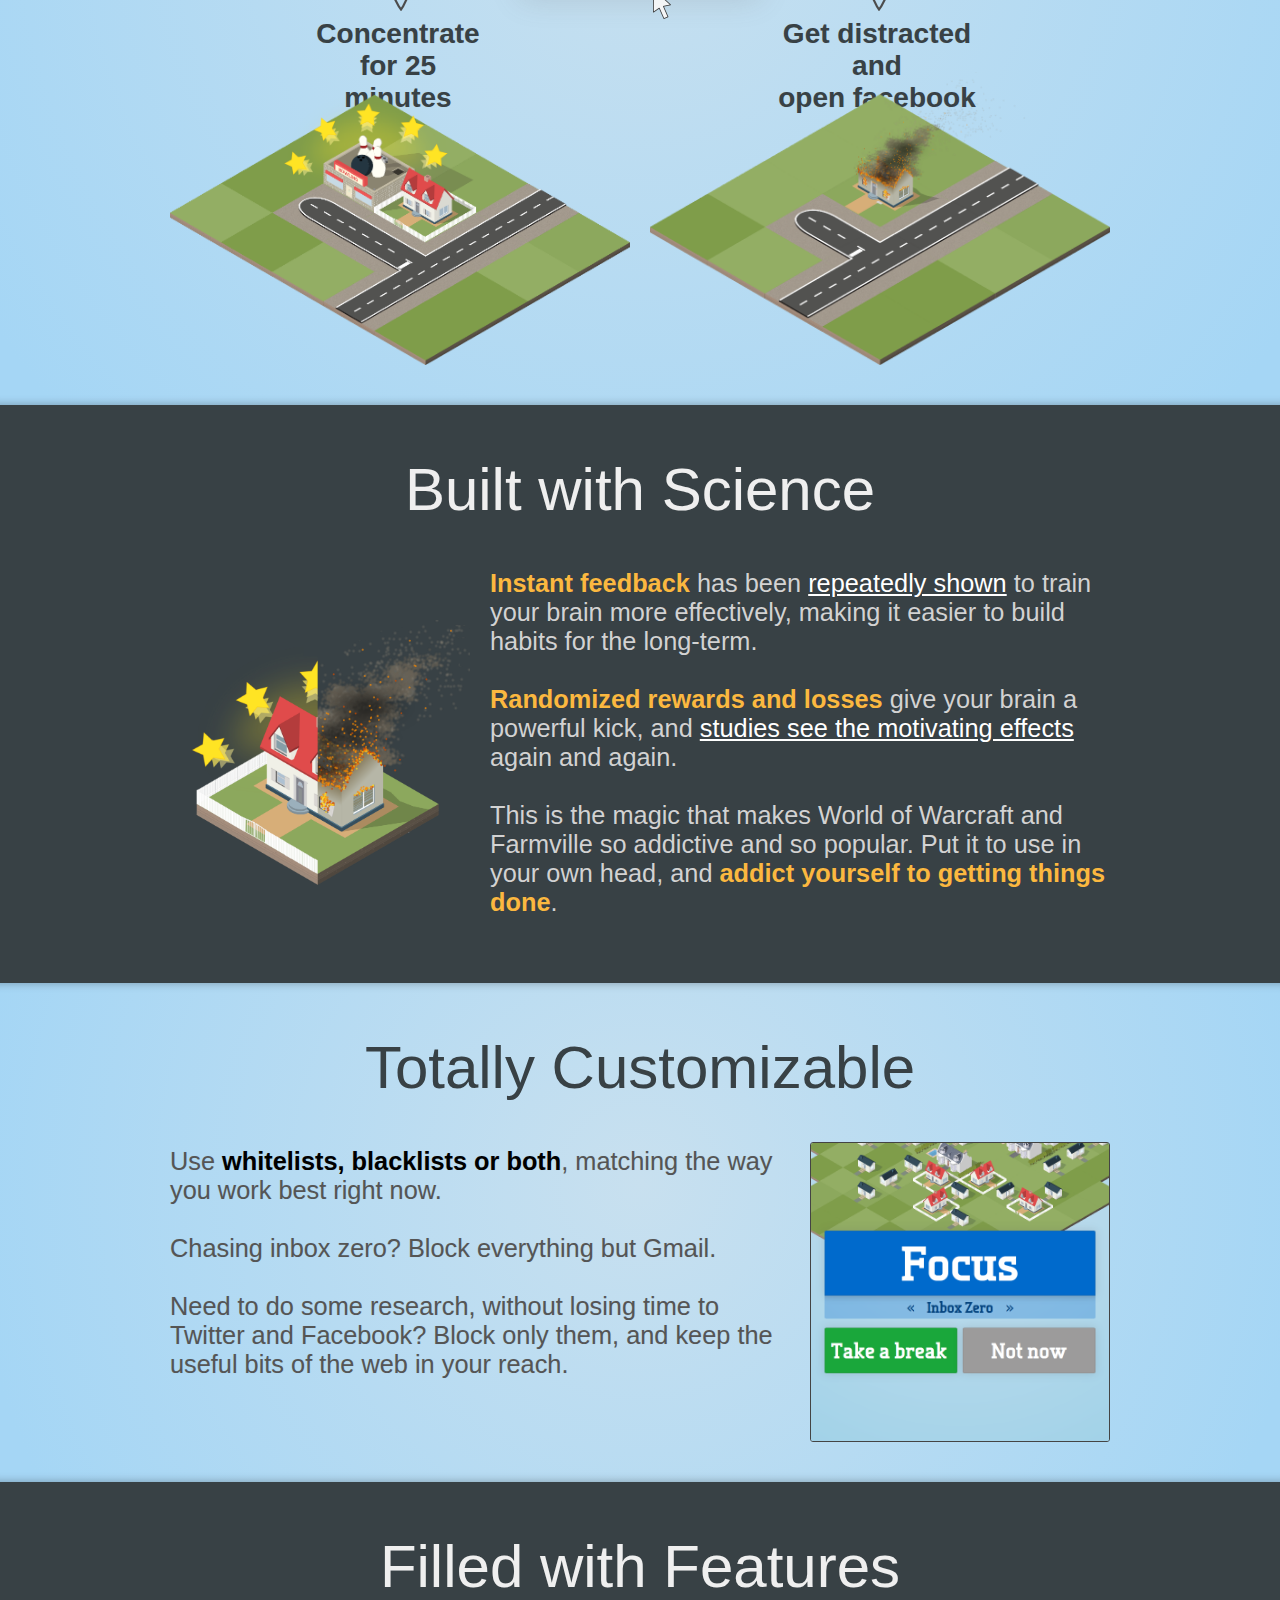
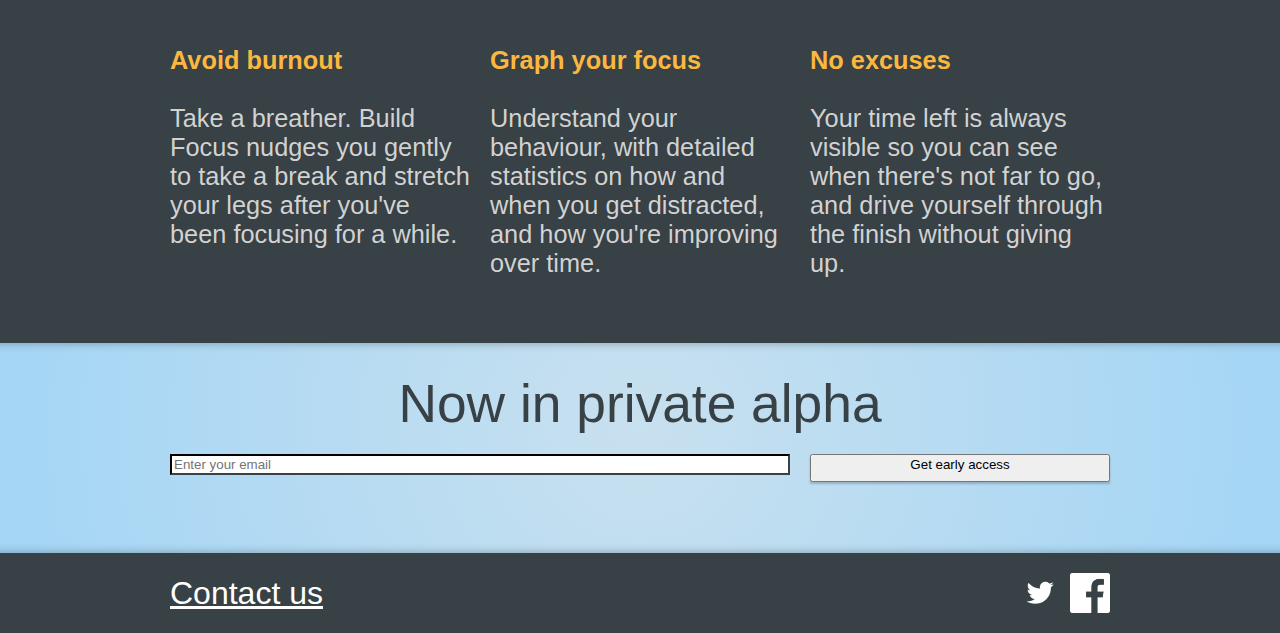
==== commit 789e032c: "Make sure links go to www., not just buildfocus.io" ====
--- a/index.html
+++ b/index.html
@@ -9,7 +9,7 @@
     <meta name="msapplication-navbutton-color" content="#384145" />
     <meta name="apple-mobile-web-app-status-bar-style" content="#384145" />
 
-    <title>Build Focus</title>
+    <title>Build Focus: Train yourself to beat distraction</title>
 
     <link rel="stylesheet" href="pure-min.css" />
     <link rel="stylesheet" href="style.css" />
@@ -27,7 +27,7 @@
     <meta name="twitter:site"        content="@buildfocus" />
     <meta name="twitter:title"       content="Build Focus" />
     <meta name="twitter:description" content="Train yourself to concentrate, beat distraction, and reach your goals" />
-    <meta name="twitter:image"       content="http://buildfocus.io/images/logo.png" />
+    <meta name="twitter:image"       content="http://www.buildfocus.io/images/logo.png" />
 </head>
 <body>
 <div id="fb-root"></div>
@@ -35,12 +35,12 @@
     var js, fjs = d.getElementsByTagName(s)[0];
     if (d.getElementById(id)) return;
     js = d.createElement(s); js.id = id;
-    js.src = "http://connect.facebook.net/en_GB/sdk.js#xfbml=1&version=v2.4&appId=1669512186593913";
+    js.src = "https://connect.facebook.net/en_GB/sdk.js#xfbml=1&version=v2.4&appId=1669512186593913";
     fjs.parentNode.insertBefore(js, fjs);
 }(document, 'script', 'facebook-jssdk'));</script>
 
 <div class="logo">
-    <a href="http://buildfocus.io">
+    <a href="http://www.buildfocus.io">
         <img src="images/logo.png" alt="Build Focus logo" title="Build Focus" />
     </a>
 </div>
@@ -51,14 +51,16 @@
             <a href="https://twitter.com/share" class="twitter-share-button" data-text="Build Focus is coming soon! Looks exciting #productivity #startup @buildfocus" data-size="large" data-related="buildfocus" data-count="none"></a>
             <script>!function(d,s,id){var js,fjs=d.getElementsByTagName(s)[0],p=/^http:/.test(d.location)?'http':'https';if(!d.getElementById(id)){js=d.createElement(s);js.id=id;js.src=p+'://platform.twitter.com/widgets.js';fjs.parentNode.insertBefore(js,fjs);}}(document, 'script', 'twitter-wjs');</script>
         </div>
-        <h2 class="headline">
+        <h1 class="headline">
             <span class="headline-focus"><span class="kern-f">F</span><span class="kern-o">o</span>cus</span><br/>
             <span class="headline-getmoredone">and get more done</span>
-        </h2>
+        </h1>
         <div class="facebook">
             <div class="fb-like" data-href="https://www.facebook.com/buildfocus" data-layout="button" data-action="like" data-show-faces="true" data-share="true"></div>
         </div>
     </div>
+
+    <a class="blog-link" href="http://blog.buildfocus.io">Read the Blog</a>
 </div>
 
 <div class="intro-block">
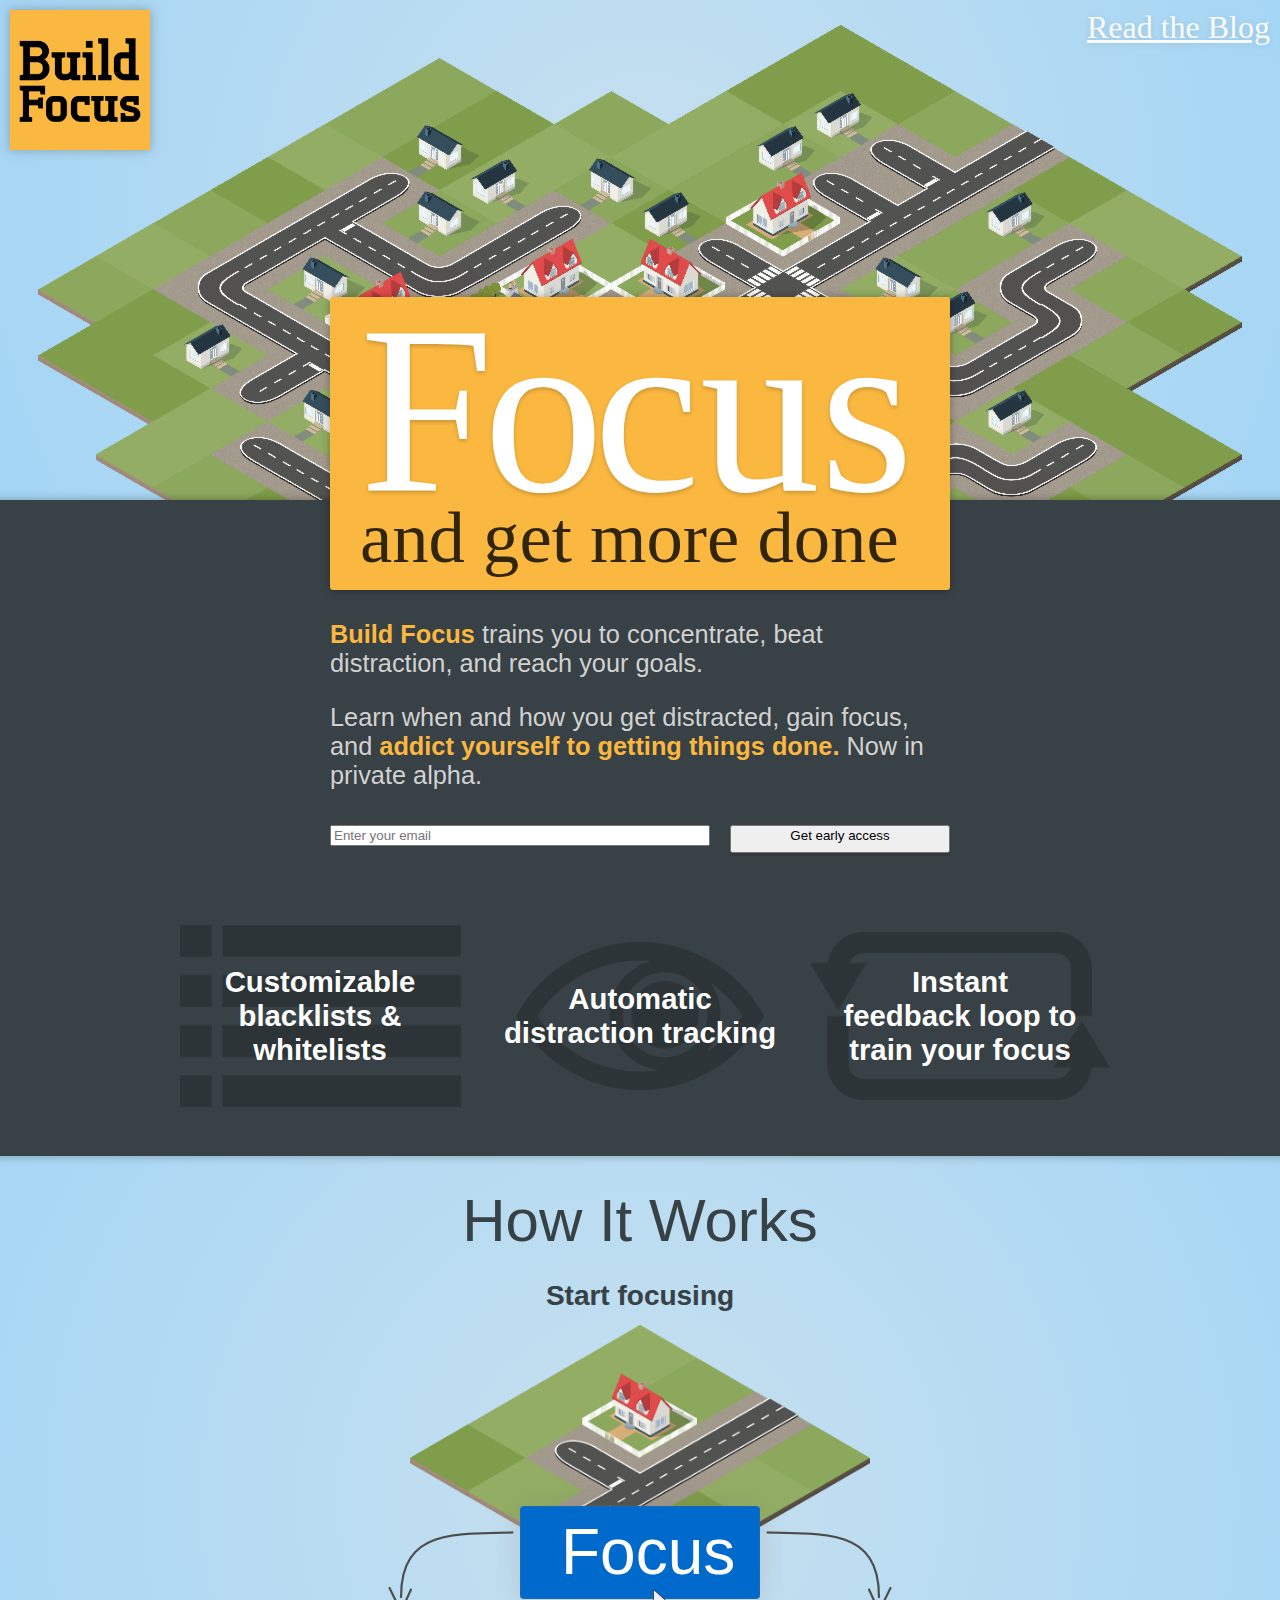
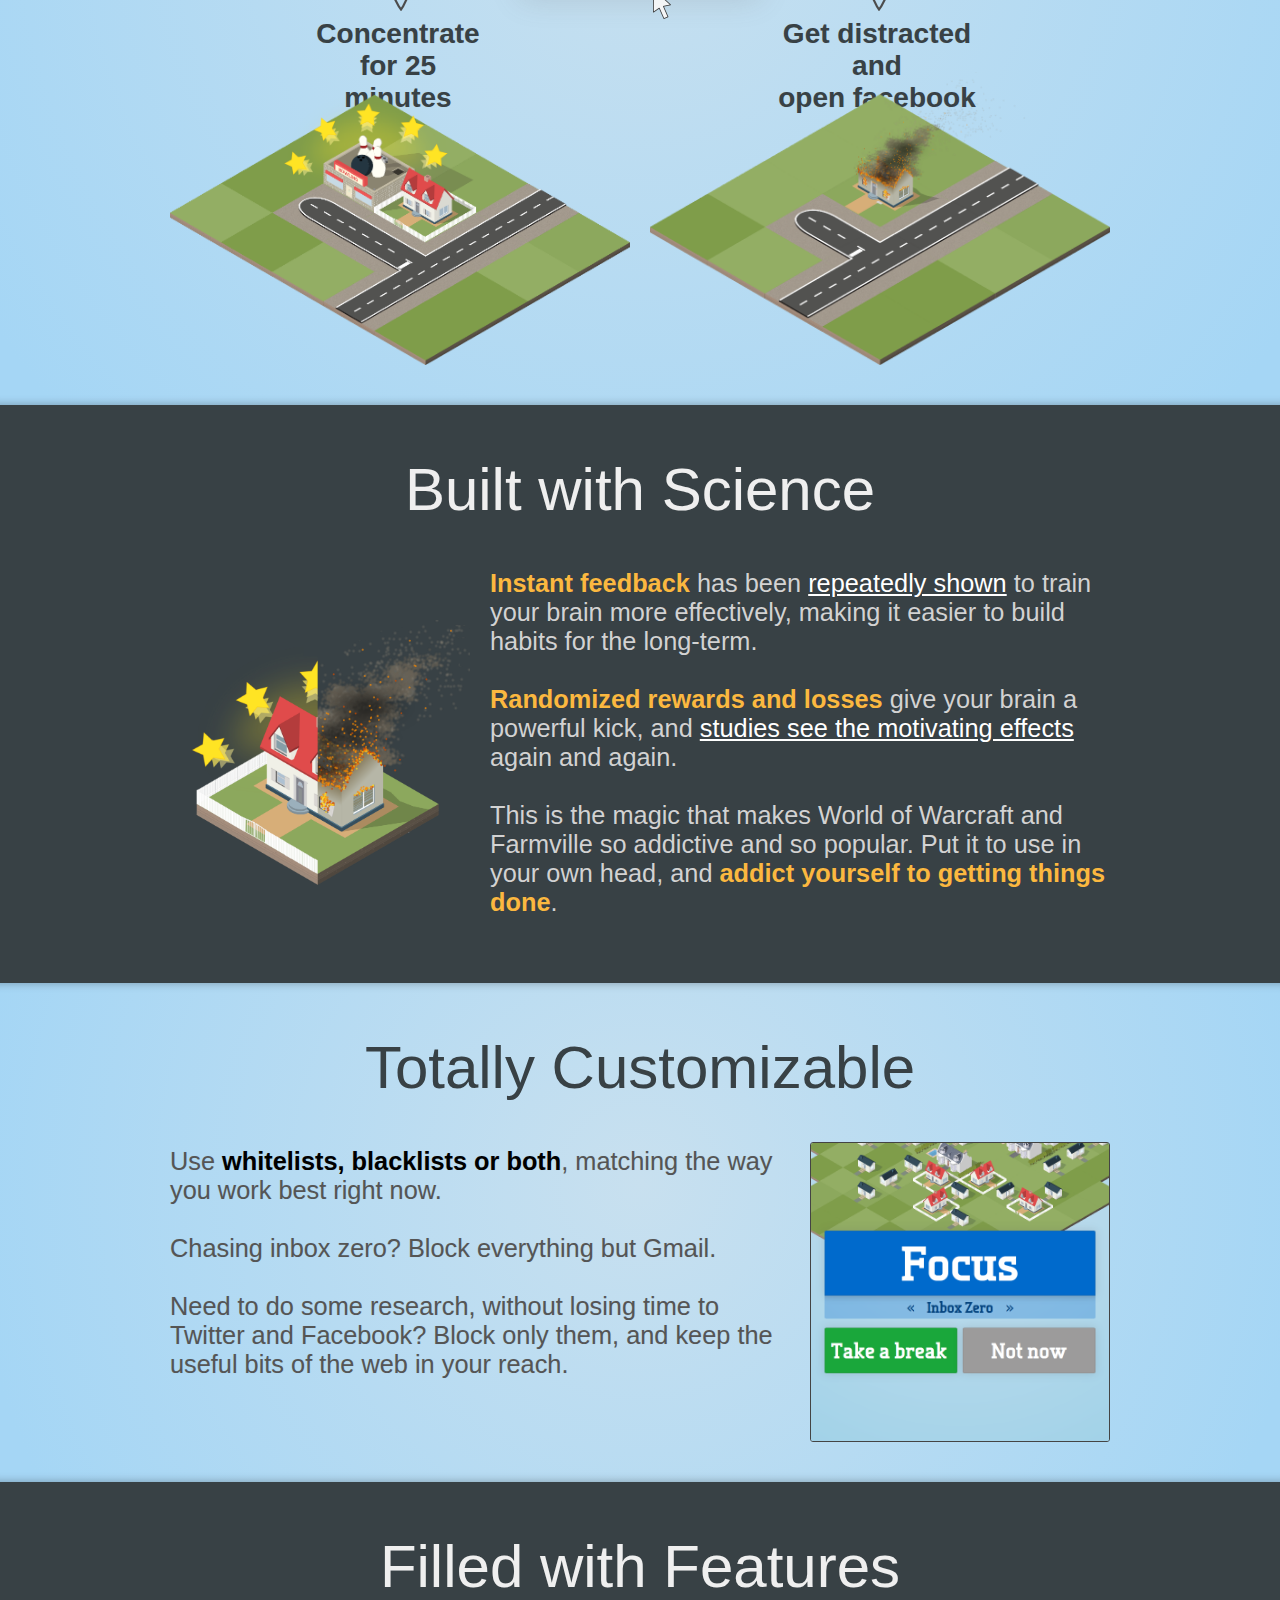
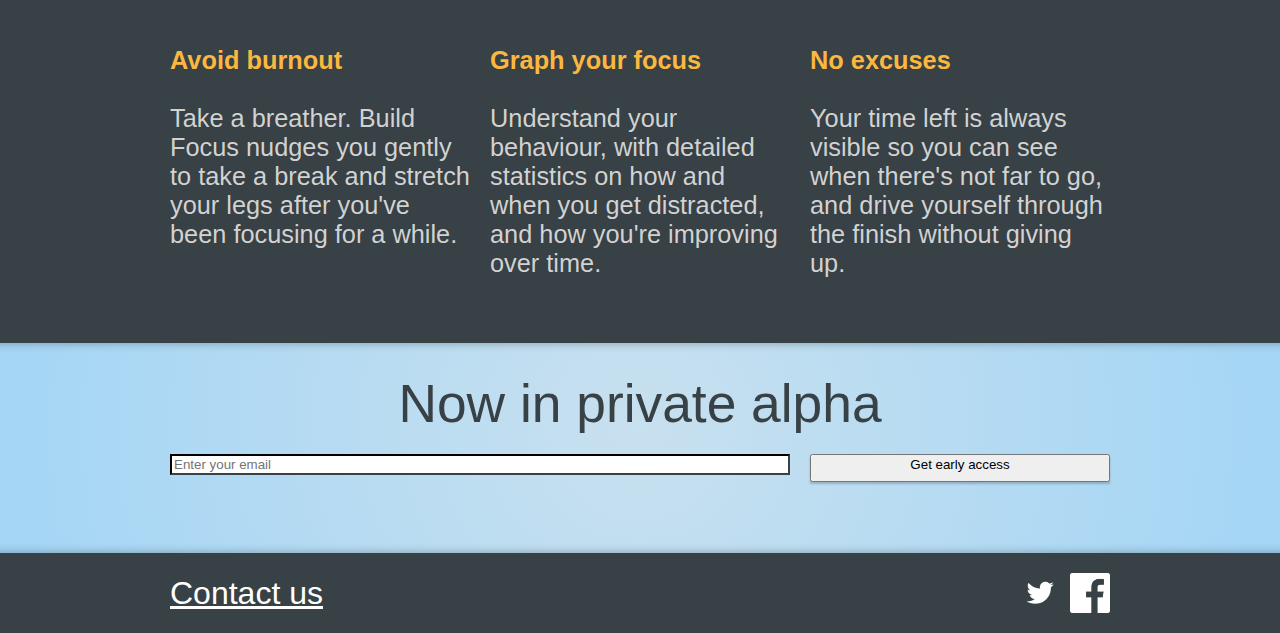
==== commit 2c09808f: "Merge pull request #1 from pimterry/master" ====
--- a/index.html
+++ b/index.html
@@ -3,13 +3,13 @@
 <head>
     <meta charset="UTF-8">
     <meta name="viewport" content="width=device-width, initial-scale=1" />
-    <meta name="description" content="Focus and get more done. Build Focus trains you to concentrate, beat distraction, and reach your goals." />
+    <meta name="description" content="Focus and get more done. Build Focus trains you to concentrate better, beat distraction, and reach your goals." />
 
     <meta name="theme-color" content="#384145" />
     <meta name="msapplication-navbutton-color" content="#384145" />
     <meta name="apple-mobile-web-app-status-bar-style" content="#384145" />
 
-    <title>Build Focus: Train yourself to beat distraction</title>
+    <title>Build Focus: Improve your focus &amp; beat distraction</title>
 
     <link rel="stylesheet" href="pure-min.css" />
     <link rel="stylesheet" href="style.css" />
--- a/style.css
+++ b/style.css
@@ -93,6 +93,20 @@
     padding-left: 4px;
 }
 
+.splash-block .blog-link {
+    position: absolute;
+    top: 13px;
+    right: 10px;
+    z-index: 100;
+
+    font-family: 'tertreextra_bold';
+    font-size: 24pt;
+    line-height: 90%;
+
+    color: #fafafa;
+    text-shadow: 0 1px 6px rgba(0,0,0,0.1)
+}
+
 .logo img {
     display: block;
     width: 140px;
--- a/style-tablet.css
+++ b/style-tablet.css
@@ -3,7 +3,7 @@
 }
 
 .splash-block .twitter {
-    top: -256px;
+    top: -212px;
     right: 10px;
 
     bottom: auto;
@@ -11,7 +11,7 @@
 }
 
 .splash-block .facebook {
-    top: -291px;
+    top: -247px;
     right: 10px;
     transform-origin: top right;
     transform: scale(1.4);
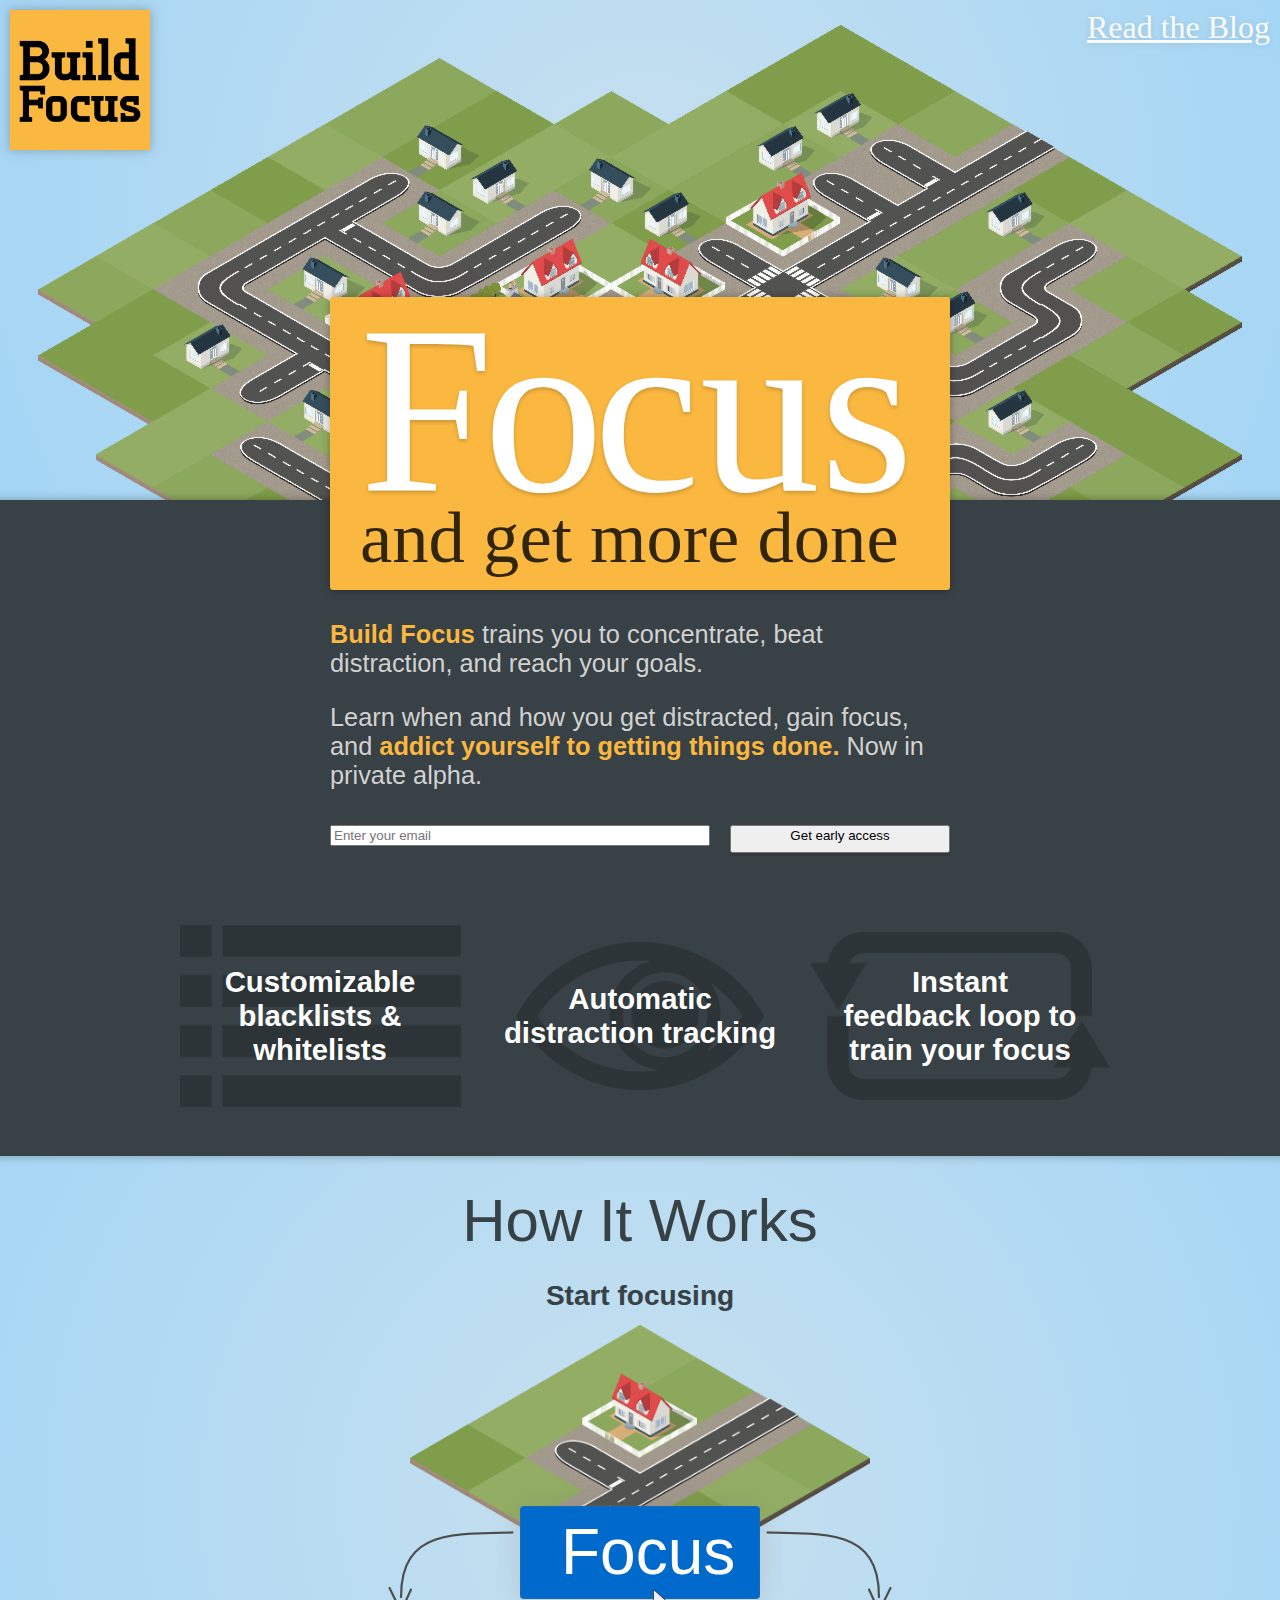
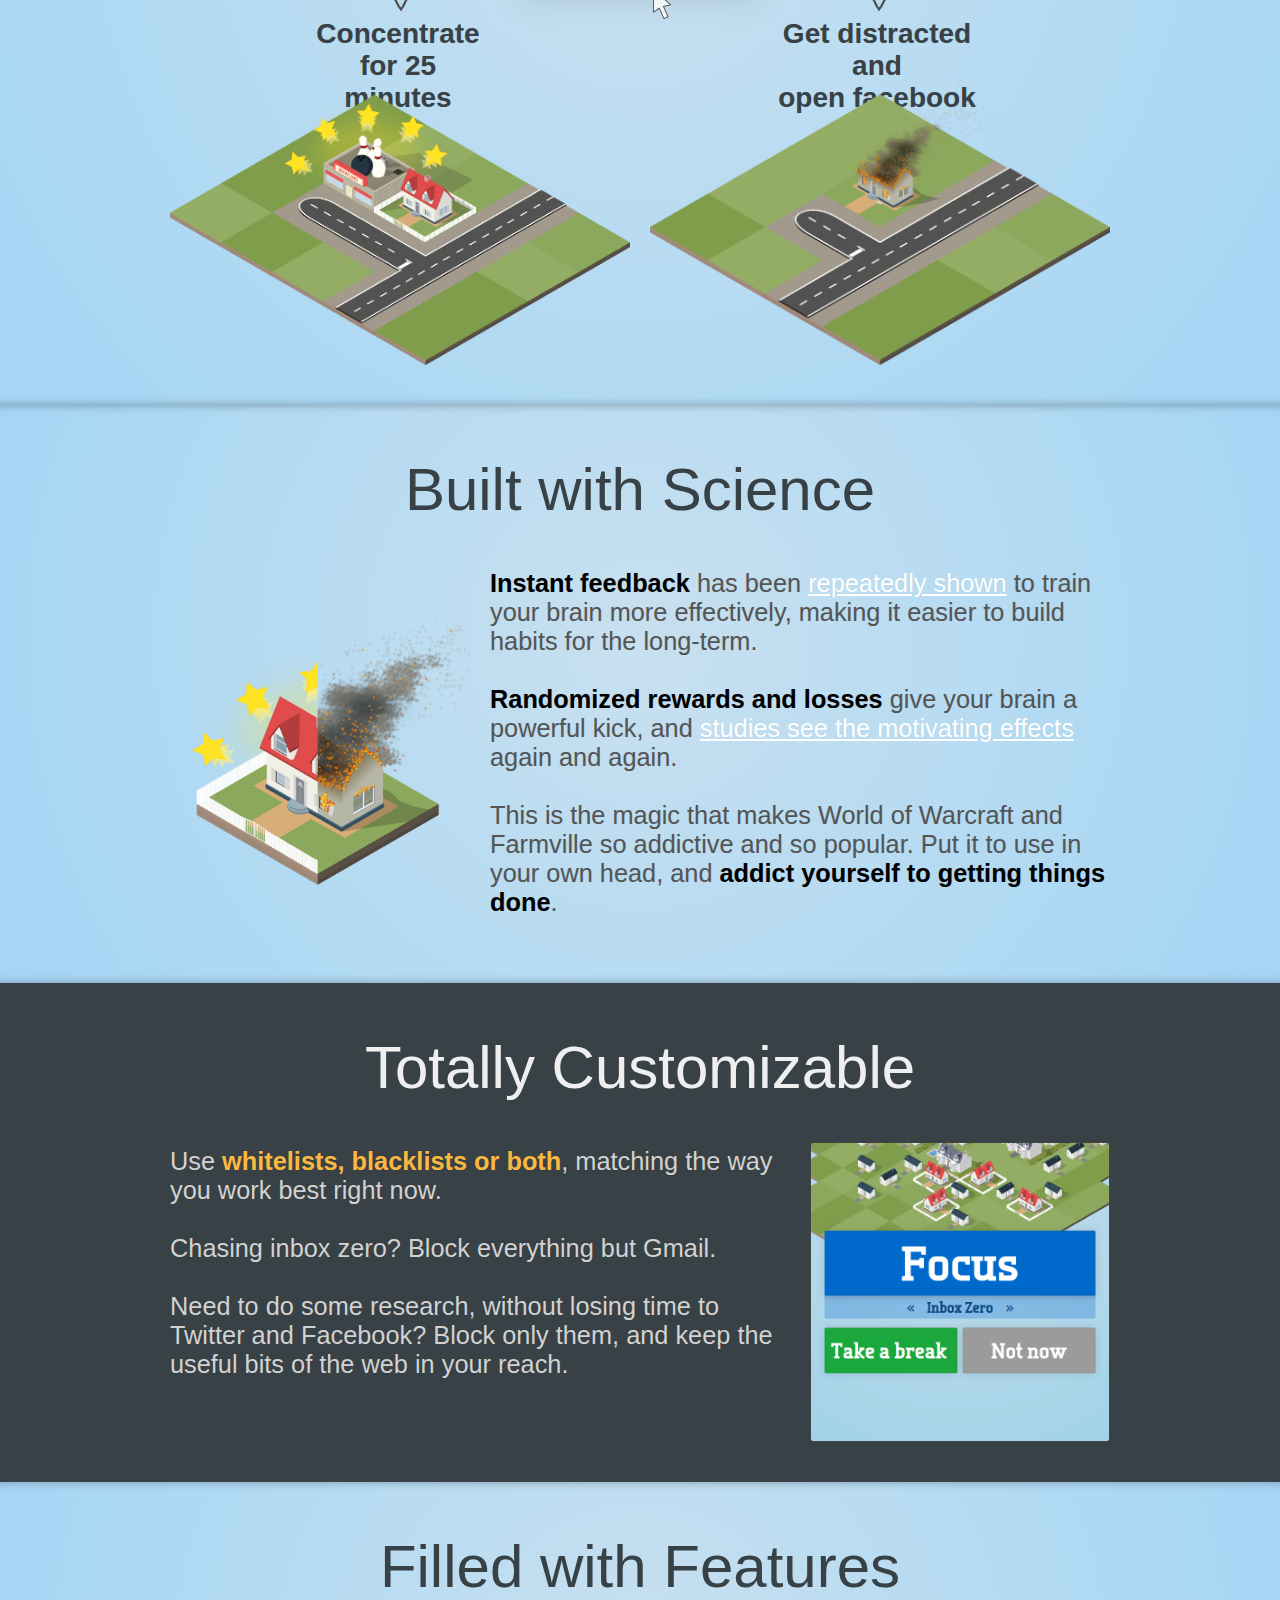
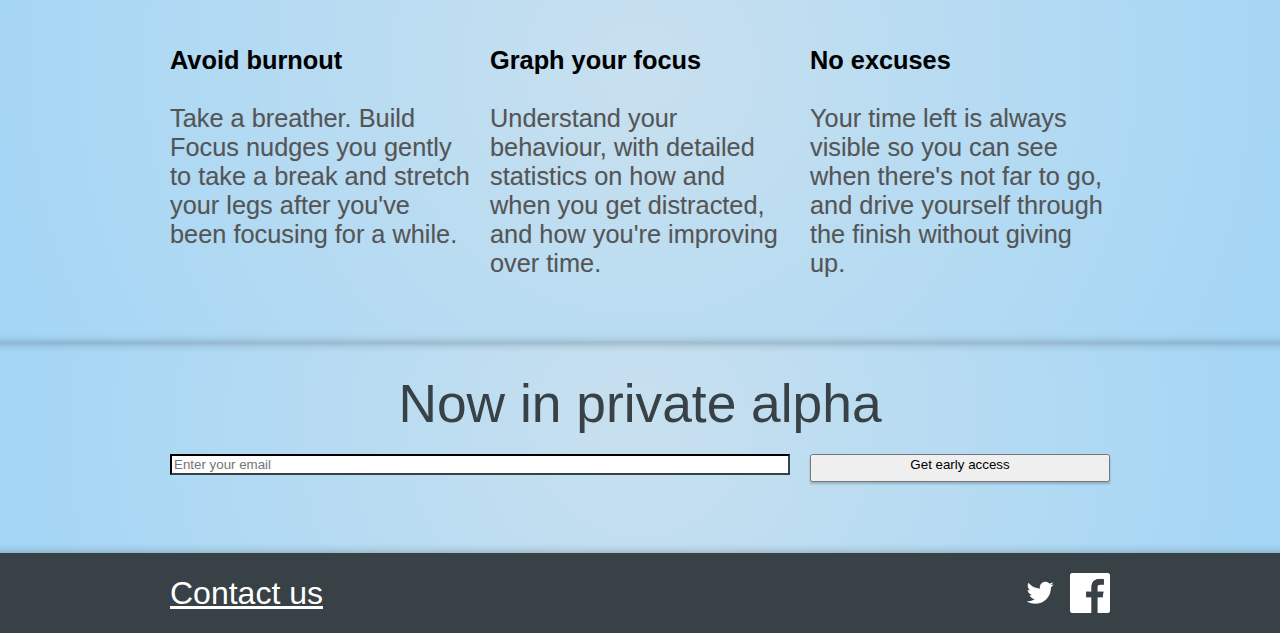
==== commit 8fe61600: "Add facebook pixel to index page" ====
--- a/index.html
+++ b/index.html
@@ -28,6 +28,21 @@
     <meta name="twitter:title"       content="Build Focus" />
     <meta name="twitter:description" content="Train yourself to concentrate, beat distraction, and reach your goals" />
     <meta name="twitter:image"       content="http://www.buildfocus.io/images/logo.png" />
+    
+    <!-- Facebook Pixel Code -->
+    <script>
+    !function(f,b,e,v,n,t,s){if(f.fbq)return;n=f.fbq=function(){n.callMethod?
+    n.callMethod.apply(n,arguments):n.queue.push(arguments)};if(!f._fbq)f._fbq=n;
+    n.push=n;n.loaded=!0;n.version='2.0';n.queue=[];t=b.createElement(e);t.async=!0;
+    t.src=v;s=b.getElementsByTagName(e)[0];s.parentNode.insertBefore(t,s)}(window,
+    document,'script','//connect.facebook.net/en_US/fbevents.js');
+    
+    fbq('init', '1683549468582394');
+    fbq('track', "PageView");</script>
+    <noscript><img height="1" width="1" style="display:none"
+    src="https://www.facebook.com/tr?id=1683549468582394&ev=PageView&noscript=1"
+    /></noscript>
+    <!-- End Facebook Pixel Code -->
 </head>
 <body>
 <div id="fb-root"></div>
@@ -45,9 +60,9 @@
     </a>
 </div>
 
-<div class="splash-block">
+<div class="splash-block" role="banner">
     <div class="headline-holder">
-        <div class="twitter">
+        <div class="twitter" aria-label="Share Build Focus on Twitter">
             <a href="https://twitter.com/share" class="twitter-share-button" data-text="Build Focus is coming soon! Looks exciting #productivity #startup @buildfocus" data-size="large" data-related="buildfocus" data-count="none"></a>
             <script>!function(d,s,id){var js,fjs=d.getElementsByTagName(s)[0],p=/^http:/.test(d.location)?'http':'https';if(!d.getElementById(id)){js=d.createElement(s);js.id=id;js.src=p+'://platform.twitter.com/widgets.js';fjs.parentNode.insertBefore(js,fjs);}}(document, 'script', 'twitter-wjs');</script>
         </div>
@@ -55,7 +70,7 @@
             <span class="headline-focus"><span class="kern-f">F</span><span class="kern-o">o</span>cus</span><br/>
             <span class="headline-getmoredone">and get more done</span>
         </h1>
-        <div class="facebook">
+        <div class="facebook" aria-label="Like or share on Facebook">
             <div class="fb-like" data-href="https://www.facebook.com/buildfocus" data-layout="button" data-action="like" data-show-faces="true" data-share="true"></div>
         </div>
     </div>
@@ -63,7 +78,7 @@
     <a class="blog-link" href="http://blog.buildfocus.io">Read the Blog</a>
 </div>
 
-<div class="intro-block">
+<div class="intro-block" role="main">
     <div class="intro-text">
         <p>
             <strong>Build Focus</strong> trains you to concentrate, beat distraction, and reach your goals.
@@ -77,10 +92,13 @@
     <div class="signupForm">
         <form action="https://riveted.us10.list-manage.com/subscribe/post?u=f4a8c5c6bb0becec234a84789&amp;id=6c3e05dd02" method="post"
               id="mc-embedded-subscribe-form" name="mc-embedded-subscribe-form" class="pure-form" target="_blank" novalidate>
-            <input type="email" value="" name="EMAIL" class="required email" id="mce-EMAIL" placeholder="Enter your email">
+            <input type="email" value="" name="EMAIL" class="required email" id="mce-EMAIL" placeholder="Enter your email"
+                   title="Enter your email to get early access to Build Focus">
 
             <!-- real people should not fill this in and expect good things - do not remove this or risk form bot signups-->
-            <div style="position: absolute; left: -5000px;"><input type="text" name="b_f4a8c5c6bb0becec234a84789_6c3e05dd02" tabindex="-1" value=""></div>
+            <div style="position: absolute; left: -5000px;">
+                <input type="text" name="b_f4a8c5c6bb0becec234a84789_6c3e05dd02" tabindex="-1" value="" aria-hidden="true">
+            </div>
 
             <input type="submit" value="Get early access" class="pure-button pure-button-primary"
                    name="subscribe" id="mc-embedded-subscribe" >
@@ -105,29 +123,29 @@
     <div class="three-step-process-container">
         <p class="start-concentrating">Start focusing</p>
 
-        <img class="start" src="images/single-nice-house.png" />
+        <img class="start" src="images/single-nice-house.png" alt="Starting city, with a single building" />
 
         <button class="start-button">
             Focus
             <div class="mouse-over"></div>
         </button>
 
-        <img src="images/left-arrow.png" class="success-arrow" />
+        <img src="images/left-arrow.png" class="success-arrow" role="presentation" />
         <p class="wait-for-success">Concentrate for 25 minutes</p>
 
-        <img class="succeed" src="images/house-with-bowling.png" />
-
-        <img src="images/right-arrow.png" class="failure-arrow" />
+        <img class="succeed" src="images/house-with-bowling.png" alt="Improved city, with your building and a shiny new bowling alley" />
+
+        <img src="images/right-arrow.png" class="failure-arrow" role="presentation" />
         <p class="open-facebook">Get distracted and <span class="nowrap">open facebook</span></p>
 
-        <img class="fail" src="images/single-nice-house-fire.png" />
+        <img class="fail" src="images/single-nice-house-fire.png" alt="Destroyed city, with your single building burning to the ground" />
     </div>
 </div>
 
 <div class="detail-row">
     <h2 class="section-heading">Built with Science</h2>
     <div class="detail-row-container">
-        <img src="images/feedback.png" /><p>
+        <img src="images/feedback.png" alt="Get shiny new buildings, or watch your existing buildings burn" /><p>
             <strong>Instant feedback</strong> has been
             <a href="http://jsterman.scripts.mit.edu/docs/Sterman-2009-EffectsofFeedback.pdf">repeatedly shown</a>
             to train your brain more effectively, making it easier to build habits for the long-term.
@@ -152,7 +170,9 @@
             <br/><br/>
             Need to do some research, without losing time to Twitter and Facebook? Block only them, and keep the useful
             bits of the web in your reach.
-        </p><img src="images/multiple-lists-with-city.png" style="border: 1px solid #444; border-radius: 3px"/>
+        </p><img src="images/multiple-lists-with-city.png"
+                 style="border: 1px solid #444; border-radius: 3px"
+                 alt="Choose from multiple block lists" />
     </div>
 </div>
 
@@ -183,26 +203,29 @@
     <div class="signupForm">
         <form action="https://riveted.us10.list-manage.com/subscribe/post?u=f4a8c5c6bb0becec234a84789&amp;id=6c3e05dd02" method="post"
               id="mc-embedded-subscribe-form" name="mc-embedded-subscribe-form" class="pure-form" target="_blank" novalidate>
-            <input type="email" value="" name="EMAIL" class="required email" id="mce-EMAIL" placeholder="Enter your email">
+            <input type="email" value="" name="EMAIL" class="required email" id="mce-EMAIL" placeholder="Enter your email"
+                   title="Enter your email to get early access to Build Focus">
 
             <!-- real people should not fill this in and expect good things - do not remove this or risk form bot signups-->
-            <div style="position: absolute; left: -5000px;"><input type="text" name="b_f4a8c5c6bb0becec234a84789_6c3e05dd02" tabindex="-1" value=""></div>
+            <div style="position: absolute; left: -5000px;">
+                <input type="text" name="b_f4a8c5c6bb0becec234a84789_6c3e05dd02" tabindex="-1" value="" aria-hidden="true">
+            </div>
 
             <input type="submit" value="Get early access" class="pure-button pure-button-primary"
-                   name="subscribe" id="mc-embedded-subscribe" >
+                   name="subscribe" id="mc-embedded-subscribe">
         </form>
     </div>
 </div>
 
-<footer>
+<footer role="contentinfo">
     <div class="footer-container">
         <a href="mailto:contact@buildfocus.io">Contact us</a>
 
         <a class="twitter" href="https://twitter.com/buildfocus" alt="Twitter">
-            <img src="images/twitter.png" />
+            <img src="images/twitter.png" alt="Twitter" />
         </a>
         <a class="facebook" href="https://facebook.com/buildfocus" alt="Facebook">
-            <img src="images/facebook.png" />
+            <img src="images/facebook.png" alt="Facebook" />
         </a>
     </div>
 </footer>
